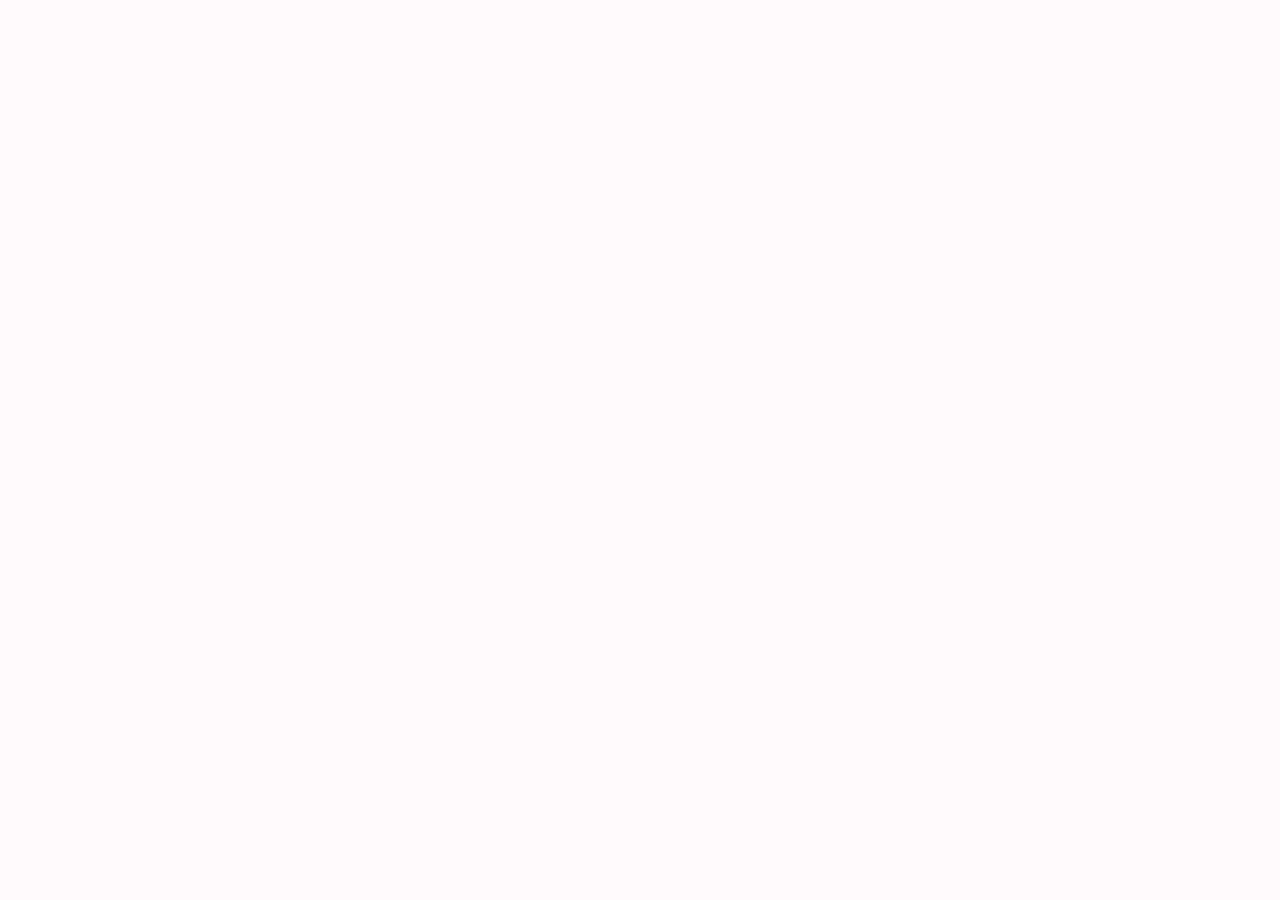
==== site/index.html @ edbb675d "Complete Blossom UI coded Tier 1 component scope" ====
<!doctype html>
<html lang="en">
<head>
<meta charset="utf-8">
<meta name="viewport" content="width=device-width,initial-scale=1">
<meta name="description" content="Brianna Dickenson — UI/UX Designer, Product Design, Design Systems.">
<title>Brianna Dickenson · UI/UX Designer</title>
<style>
:root{font-family:Inter,system-ui,-apple-system,BlinkMacSystemFont,"Segoe UI",sans-serif;color:#453943;background:#fffafc;--pink:#b85f88;--purple:#79589f;--honey:#d6a72f;--ink:#2d3034}*{box-sizing:border-box}html{scroll-behavior:smooth}body{margin:0;min-width:320px}a{color:inherit}button,input,select{font:inherit}button{cursor:pointer}:focus-visible{outline:3px solid #6d56c7;outline-offset:3px}.skip{position:fixed;left:12px;top:12px;transform:translateY(-200%);background:#fff;padding:10px 14px;border-radius:10px;z-index:999}.skip:focus{transform:none}.manual-reduce *{scroll-behavior:auto!important;transition:none!important;animation:none!important}.eyebrow{text-transform:uppercase;letter-spacing:.12em;font-size:.74rem;font-weight:850;color:#8c6e82;margin:0 0 9px}.pill{display:inline-flex;padding:7px 10px;border-radius:999px;background:#f7f0f5;border:1px solid #eadde6;font-size:.77rem;font-weight:750}.btn{border:0;border-radius:999px;padding:12px 18px;font-weight:800;text-decoration:none;display:inline-flex;align-items:center;justify-content:center;gap:8px}.btn.primary{background:#7454b1;color:#fff}.btn.secondary{background:#fff;border:1px solid #e5dce3;color:#514451}.btn.pink{background:var(--pink);color:#fff}.btn.honey{background:var(--honey);color:#242424}.topnav{height:66px;display:flex;align-items:center;justify-content:space-between;padding:0 26px;border-bottom:1px solid rgba(70,50,65,.12);background:rgba(255,255,255,.9);backdrop-filter:blur(12px);position:sticky;top:0;z-index:30}.topnav a{text-decoration:none;font-weight:750}.topnav .brand{font-weight:900}.navlinks{display:flex;gap:18px;font-size:.9rem;color:#665765}
main{min-height:calc(100vh - 66px)}
/* landing */
.landing{background:radial-gradient(circle at 85% 8%,#f0e6ff 0 13%,transparent 35%),radial-gradient(circle at 12% 12%,#ffe9f1 0 11%,transparent 29%),#fffafc}.hero{max-width:1180px;margin:auto;padding:88px 24px 80px;display:grid;grid-template-columns:1.15fr .85fr;gap:54px;align-items:center;min-height:680px}.hero h1{font-family:Georgia,serif;font-size:clamp(3.2rem,7vw,6.7rem);line-height:.94;letter-spacing:-.045em;margin:0 0 25px;color:#4c3b4b}.lede{font-size:1.18rem;line-height:1.7;color:#6f5f6e;max-width:720px}.actions{display:flex;gap:11px;flex-wrap:wrap;margin-top:24px}.availability{margin-top:24px;background:rgba(255,255,255,.78);border:1px solid #eadce6;padding:13px 16px;border-radius:16px;width:fit-content;color:#6b5868}.heroart{min-height:470px;position:relative}.float{position:absolute;min-width:220px;padding:22px;border-radius:28px;box-shadow:0 28px 70px rgba(79,50,76,.14);border:1px solid #fff;display:grid;gap:4px}.float span{font-size:2.7rem}.float small{color:#776575}.f1{top:20px;left:8px;background:#fff0f5;transform:rotate(-4deg)}.f2{top:170px;right:0;background:#f5f0ff;transform:rotate(4deg)}.f3{bottom:14px;left:45px;background:#fff6db;transform:rotate(-1deg)}.section{max-width:1180px;margin:auto;padding:88px 24px}.section h2{font-family:Georgia,serif;font-size:clamp(2.25rem,4.2vw,4.3rem);line-height:1.05;margin:0;color:#4d3d4b;max-width:830px}.grid3{display:grid;grid-template-columns:repeat(3,1fr);gap:22px;margin-top:42px}.card{border-radius:30px;padding:18px;border:1px solid #eadfe8;background:#fff;box-shadow:0 18px 50px rgba(82,55,79,.07)}.preview{height:235px;border-radius:22px;display:grid;place-items:center;font-size:4rem;position:relative;overflow:hidden}.preview:after{content:"";position:absolute;width:58%;height:52%;right:-3%;bottom:-3%;background:rgba(255,255,255,.82);border-radius:22px;transform:rotate(3deg);box-shadow:0 20px 35px rgba(50,30,50,.12)}.sweetbg{background:linear-gradient(135deg,#fff0f5,#f4eaff)}.blossombg{background:linear-gradient(135deg,#f5eeff,#eff9ef)}.honeybg{background:linear-gradient(135deg,#fff2c8,#eee9df)}.card h3{font-family:Georgia,serif;font-size:2rem;margin:16px 0 8px}.card p{line-height:1.6;color:#746472}.chips{display:flex;gap:7px;flex-wrap:wrap;margin:15px 0 19px}.about{display:grid;grid-template-columns:.85fr 1.15fr;gap:46px}.process{display:grid;grid-template-columns:repeat(2,1fr);gap:13px}.process div{background:#fff;border:1px solid #eadfe8;border-radius:18px;padding:18px;display:grid;gap:6px}.process span{color:#786a76;font-size:.9rem}.contact{text-align:center}.contact p{max-width:650px;margin-inline:auto;color:#766575;line-height:1.6}.contact .actions{justify-content:center}.footer{text-align:center;padding:35px 20px;color:#8b7888}
/* Sweet */
.sweet{background:linear-gradient(180deg,#fffafd,#fff1f6)}.intro{max-width:1120px;margin:auto;padding:52px 24px 34px;display:flex;justify-content:space-between;align-items:end;gap:24px}.intro h1{font-family:Georgia,serif;font-size:clamp(3rem,6vw,5.3rem);margin:0;color:#6b3f58}.intro p:last-child{max-width:620px;line-height:1.6;color:#7f6675}.toggle{display:flex;gap:7px;align-items:center;background:#fff;border:1px solid #eadce4;border-radius:999px;padding:10px 14px;font-weight:700;white-space:nowrap}.phonewrap{max-width:1120px;margin:auto;padding:10px 24px 90px;display:grid;grid-template-columns:minmax(320px,500px) 1fr;gap:60px;align-items:center}.phone{width:min(390px,100%);margin:auto;background:#332f35;border-radius:46px;padding:10px;box-shadow:0 38px 75px rgba(94,53,79,.22)}.phonebar{color:#fff;display:flex;justify-content:space-between;padding:7px 18px 9px;font-size:.7rem}.screen{background:#fff9fb;border-radius:37px;padding:20px 17px 14px;min-height:680px}.greeting{display:flex;justify-content:space-between;align-items:center}.greeting small,.today small{color:#9b788b}.greeting h2{font-size:1.35rem;margin:3px 0;color:#603e52}.avatar{border:0;background:#f4dce6;color:#794c65;width:42px;height:42px;border-radius:50%;font-weight:850}.progress{margin-top:18px;background:linear-gradient(135deg,#f8dbe7,#eee1ff);padding:17px;border-radius:21px}.progresshead{display:flex;justify-content:space-between;align-items:baseline}.progresshead strong{font-size:1.55rem}.progresshead span{font-size:.76rem;color:#745e6c}.track{height:8px;background:rgba(255,255,255,.72);border-radius:999px;overflow:hidden;margin-top:11px}.track i{display:block;height:100%;background:#b65e88;border-radius:999px;transition:width .3s ease}.progress p{margin:9px 0 0;font-size:.82rem}.today{display:flex;justify-content:space-between;align-items:center;margin:23px 2px 9px}.today h3{margin:2px 0}.add{width:38px;height:38px;border:0;border-radius:50%;background:#b85e88;color:#fff;font-size:1.3rem}.habitlist{display:grid;gap:8px}.habit{width:100%;border:1px solid #eadde5;background:#fff;border-radius:16px;padding:11px;display:grid;grid-template-columns:40px 1fr 28px;align-items:center;text-align:left;color:#493b45}.habit.done{background:#f4ebf5}.hicon{width:36px;height:36px;border-radius:11px;background:#fff3f7;display:grid;place-items:center}.hname{display:grid;gap:2px}.hname small{color:#987f8e;font-size:.7rem}.check{width:23px;height:23px;border:2px solid #d6c1cd;border-radius:50%;display:grid;place-items:center;color:#fff}.habit.done .check{background:#b65e88;border-color:#b65e88}.week{margin-top:16px;background:#fff;border:1px solid #eadde5;border-radius:17px;padding:13px}.weektop{display:flex;justify-content:space-between}.weekdays{display:flex;justify-content:space-between;margin-top:10px}.weekdays i{font-style:normal;width:29px;height:29px;border-radius:50%;display:grid;place-items:center;font-size:.66rem;background:#f2eaef;color:#9b8290}.weekdays i.on{background:#bb6a91;color:#fff}.phonenav{display:grid;grid-template-columns:repeat(3,1fr);margin-top:16px;border-top:1px solid #eadde5;padding-top:9px}.phonenav button{border:0;background:transparent;color:#9d8392;display:grid;place-items:center;font-size:.72rem}.phonenav .active{color:#a74f79}.notes h2{font-family:Georgia,serif;font-size:2.7rem;margin:0}.notes ul{padding-left:18px;line-height:1.9;color:#705f69}.note{margin-top:22px;background:#fff;border:1px solid #eadde5;border-radius:18px;padding:18px}.note p{color:#776671;line-height:1.6}
/* Blossom */
.blossom{background:#faf9fd}.bwrap{display:grid;grid-template-columns:240px 1fr;max-width:1450px;margin:auto}.bside{min-height:calc(100vh - 66px);border-right:1px solid #e4deeb;padding:24px 16px;position:sticky;top:66px;align-self:start;height:calc(100vh - 66px)}.blogo{display:flex;gap:9px;align-items:center;margin-bottom:26px}.blogo span{font-size:1.9rem}.blogo div{display:grid}.blogo small{color:#887d91}.bside button{width:100%;border:0;background:transparent;border-radius:11px;padding:10px 11px;text-align:left;margin-bottom:5px;font-weight:700;color:#615667}.bside button.active{background:#ece5f6;color:#674e8b}.bcontent{padding:54px 40px 90px;max-width:1040px}.bcontent h1{font-family:Georgia,serif;font-size:clamp(3rem,5vw,5rem);margin:0}.systemlede{color:#746a79;max-width:650px;line-height:1.6}.doc{background:#fff;border:1px solid #e5deea;border-radius:25px;padding:24px;margin:22px 0;box-shadow:0 14px 40px rgba(80,65,96,.05)}.dochead{display:flex;justify-content:space-between;gap:25px;margin-bottom:22px}.dochead h2{margin:3px 0;font-size:1.55rem}.dochead p{max-width:420px;color:#796f7d;line-height:1.5;margin:0}.swatches{display:grid;grid-template-columns:repeat(6,1fr);gap:11px}.swatch span{height:86px;border-radius:14px;display:block;border:1px solid rgba(0,0,0,.06)}.swatch strong,.swatch code{display:block;margin-top:6px}.swatch code{font-size:.7rem;color:#85798a}.typespec{display:grid;gap:18px;background:#faf7fc;border-radius:17px;padding:20px}.typespec .display{font-family:Georgia,serif;font-size:3rem}.stage{min-height:125px;background:#faf8fc;border-radius:17px;padding:22px;display:flex;align-items:center;gap:11px;flex-wrap:wrap}.bb{border:0;border-radius:11px;padding:11px 15px;font-weight:800}.bb.primary{background:#79589f;color:#fff}.bb.secondary{background:#fff;border:1px solid #cfc1d9}.bb.danger{background:#fae6e6;color:#9d3131}.bb:disabled{background:#dad4df;color:#8b8490}.status{padding:8px 10px;border-radius:999px;font-weight:750;font-size:.8rem}.success{background:#e4f3e7;color:#2d6b39}.warning{background:#fff1cf;color:#815d09}.error{background:#fae1e3;color:#8e2830}.neutral{background:#ece9ef;color:#5e5663}.settings{display:grid;grid-template-columns:200px 1fr;border:1px solid #e5deea;border-radius:18px;overflow:hidden}.setnav{background:#f5f0f9;padding:17px;display:grid;align-content:start;gap:5px}.setnav button{border:0;background:transparent;text-align:left;padding:8px;border-radius:9px}.setnav button.active{background:#fff;font-weight:800}.setpanel{padding:24px;display:grid;gap:14px}.field{display:grid;gap:6px;font-weight:700;font-size:.9rem}.field input,.field select{border:1px solid #d9ced6;border-radius:11px;padding:11px;background:#fff}.toast{position:fixed;right:22px;bottom:22px;background:#473b4d;color:#fff;border-radius:13px;padding:12px 15px;z-index:120}
/* honey */
.honey{background:#f5f4f1;color:#2f3134}.hq{display:grid;grid-template-columns:225px 1fr;max-width:1540px;margin:auto}.hside{background:#25282c;color:#f7f5ef;padding:22px 15px;min-height:calc(100vh - 66px);position:sticky;top:66px;height:calc(100vh - 66px)}.hbrand{display:flex;gap:9px;align-items:center;padding:0 7px 18px}.hex{width:38px;height:38px;border-radius:11px;background:#d6a72f;color:#242424;display:grid;place-items:center;font-size:1.3rem}.hbrand div{display:grid}.hbrand small{color:#aaa89f}.hside nav{display:grid;gap:4px}.hside nav button{border:0;background:transparent;color:#c9c7c0;text-align:left;padding:10px;border-radius:9px;display:flex;justify-content:space-between}.hside nav button.active{background:#35393e;color:#fff;font-weight:800}.hside b{background:#d6a72f;color:#242424;border-radius:999px;padding:1px 7px}.hmain{padding:34px 30px 75px;overflow:hidden}.htop{display:flex;justify-content:space-between;align-items:center;gap:20px;margin-bottom:25px}.htop h1{margin:2px 0;font-size:2.1rem}.attn{display:grid;grid-template-columns:repeat(3,1fr);gap:12px}.attn button{border:1px solid #ddd8cc;background:#fff;border-radius:15px;padding:15px;text-align:left;display:grid;grid-template-columns:40px 1fr 18px;gap:9px;align-items:center;color:#2f3033}.attn .ico{width:36px;height:36px;border-radius:11px;display:grid;place-items:center;font-weight:900}.risk .ico{background:#f8dfd8;color:#9e4432}.approval .ico{background:#e3eee3;color:#43704a}.invoice .ico{background:#fff1c9;color:#7b5b0b}.attn small{color:#77736c}.kpis{display:grid;grid-template-columns:repeat(4,1fr);gap:12px;margin:14px 0}.kpis div{background:#fff;border:1px solid #ddd8cc;border-radius:15px;padding:15px;display:grid;gap:4px}.kpis small{color:#77736c}.kpis strong{font-size:1.55rem}.panel{background:#fff;border:1px solid #ddd8cc;border-radius:17px;padding:17px;margin-top:14px}.panelhead{display:flex;justify-content:space-between;align-items:center}.panelhead h2{margin:0;font-size:1.22rem}.filters{display:flex;gap:9px;margin:14px 0}.filters input,.filters select{border:1px solid #d9d4c9;border-radius:9px;background:#fff;padding:10px}.filters input{flex:1}.tablewrap{overflow:auto;border:1px solid #e2ded4;border-radius:11px}table{width:100%;border-collapse:collapse;min-width:790px}th,td{padding:11px 12px;border-bottom:1px solid #ece8de;text-align:left;font-size:.82rem}th{background:#faf9f6;color:#747069;font-size:.72rem;text-transform:uppercase}tbody tr{cursor:pointer}tbody tr:hover,tbody tr:focus{background:#fffaf0;outline:none}td:first-child{display:grid;gap:2px}td:first-child small{color:#868178}.health{display:inline-flex;gap:5px;align-items:center;border-radius:999px;padding:6px 8px;font-weight:800;font-size:.73rem}.on-track{background:#e5f0e6;color:#3c6b42}.needs-attention{background:#fff0c8;color:#795b0a}.at-risk{background:#f8dfdb;color:#8d3e34}.bottom{display:grid;grid-template-columns:1fr 1fr;gap:14px}.capacity{display:grid;gap:11px;margin-top:14px}.crow{display:grid;grid-template-columns:140px 1fr 40px;gap:9px;align-items:center}.crow div:first-child{display:grid}.crow small{color:#858177;font-size:.71rem}.ctrack{height:7px;background:#ede9df;border-radius:999px;overflow:hidden}.ctrack i{height:100%;display:block;background:#d6a72f}.activity{list-style:none;padding:0;margin:14px 0 0;display:grid;gap:13px}.activity li{display:grid;grid-template-columns:34px 1fr;gap:8px}.activity li>span{width:31px;height:31px;border-radius:9px;background:#f1eee6;display:grid;place-items:center}.activity div{display:grid}.activity small{color:#878279}.empty{text-align:center;padding:35px;color:#77736c}
/* modal */
.backdrop{position:fixed;inset:0;background:rgba(45,32,43,.52);display:grid;place-items:center;padding:20px;z-index:100}.modal{width:min(540px,100%);background:#fff;border-radius:22px;box-shadow:0 28px 75px rgba(30,20,30,.28);overflow:hidden}.mhead{padding:19px 21px;border-bottom:1px solid #eee5eb;display:flex;justify-content:space-between;align-items:center}.mhead h2{margin:0;font-size:1.3rem}.close{width:37px;height:37px;border-radius:50%;border:1px solid #e5dbe2;background:#fff;font-size:1.4rem}.mbody{padding:21px}.mactions{padding:15px 21px;border-top:1px solid #eee5eb;display:flex;justify-content:flex-end;gap:9px}.form{display:grid;gap:14px}.form label{display:grid;gap:6px;font-weight:750}.form input,.form select{border:1px solid #d9ced6;border-radius:11px;padding:11px}
@media(max-width:980px){.hero{grid-template-columns:1fr;min-height:auto}.heroart{min-height:360px}.grid3{grid-template-columns:1fr}.about{grid-template-columns:1fr}.phonewrap{grid-template-columns:1fr}.bwrap{grid-template-columns:1fr}.bside{position:static;height:auto;min-height:auto;border-right:0;border-bottom:1px solid #e4deeb;display:flex;gap:7px;overflow:auto}.blogo{margin:0 10px 0 0}.bside button{width:auto;white-space:nowrap}.swatches{grid-template-columns:repeat(3,1fr)}.hq{grid-template-columns:72px 1fr}.hside{padding-inline:9px}.hbrand div,.hside nav button:not(.active){display:none}.hbrand .hex{margin:auto}.hside nav button.active{font-size:0;justify-content:center}.hside nav button.active:before{content:"⌂";font-size:1.2rem}.attn,.kpis{grid-template-columns:repeat(2,1fr)}}@media(max-width:700px){.topnav{height:auto;padding:12px 15px;align-items:flex-start}.navlinks{flex-direction:column;gap:6px;font-size:.78rem}.hero{padding-top:44px}.hero h1{font-size:3.2rem}.heroart{min-height:315px}.float{min-width:175px;padding:15px}.f3{left:16px}.process{grid-template-columns:1fr}.intro{align-items:flex-start;flex-direction:column}.phonewrap{padding-inline:15px}.bcontent{padding:33px 15px 70px}.dochead{flex-direction:column}.swatches{grid-template-columns:repeat(2,1fr)}.settings{grid-template-columns:1fr}.setnav{grid-template-columns:repeat(2,1fr)}.hq{grid-template-columns:1fr}.hside{position:static;height:auto;min-height:auto;display:flex;align-items:center;gap:8px;overflow:auto}.hbrand{padding:0}.hside nav{display:flex}.hside nav button{display:none}.hside nav button.active{display:block;font-size:.8rem}.hside nav button.active:before{display:none}.hmain{padding:22px 13px 65px}.htop{align-items:flex-start;flex-direction:column}.attn,.kpis,.bottom{grid-template-columns:1fr}.filters{flex-direction:column}.tablewrap table{min-width:0}.tablewrap thead{display:none}.tablewrap tbody,.tablewrap tr,.tablewrap td{display:block;width:100%}.tablewrap tr{padding:11px;border-bottom:1px solid #ece8de}.tablewrap td{border:0;padding:5px 2px;display:flex!important;justify-content:space-between;gap:14px}.tablewrap td:before{content:attr(data-label);font-weight:800;color:#6f6a62}.tablewrap td:first-child{justify-content:flex-start}.tablewrap td:first-child:before{display:none}.crow{grid-template-columns:115px 1fr 36px}}@media(prefers-reduced-motion:reduce){*{scroll-behavior:auto!important;transition:none!important;animation:none!important}}

/* Sweet Habits expanded scope */
.sweet-subview{display:grid;gap:12px}.sweet-actions{display:flex;gap:8px;flex-wrap:wrap}.sweet-field{display:grid;gap:5px;margin:8px 0;font-weight:750}.sweet-field input,.sweet-field select{border:1px solid #d9c9d3;border-radius:10px;padding:10px;background:#fff}.sweet-error{color:#a53640;font-size:.75rem}.sweet-empty{text-align:center;padding:28px 12px;color:#7d6875}.sweet-week{display:grid;grid-template-columns:repeat(7,1fr);gap:6px;margin-top:10px}.sweet-day{background:#f1e9ef;border-radius:9px;padding:8px 2px;text-align:center;font-size:.68rem}.sweet-day.on{background:#b8688f;color:#fff}.sweet-bars{height:100px;display:flex;align-items:end;gap:7px;margin-top:12px}.sweet-bars i{display:block;flex:1;background:#e4d4de;border-radius:7px 7px 0 0}.sweet-setting{display:flex;justify-content:space-between;gap:10px;align-items:center;padding:10px 0;border-bottom:1px solid #eee1e8}.sweet-welcome{min-height:620px;display:grid;place-items:center;text-align:center}.sweet-welcome .berry{font-size:4.5rem}.sweet-welcome h2{font-family:Georgia,serif;font-size:2rem}.sweet-state{border:1px dashed #d7c5cf;border-radius:14px;padding:12px;margin-top:10px}

/* Blossom UI expanded component library */
.compgrid{display:grid;grid-template-columns:repeat(2,minmax(0,1fr));gap:14px}.spec{background:#fff;border:1px solid #e5deea;border-radius:18px;padding:18px}.spec h3{margin:0 0 6px}.spec p{color:#786f7d;line-height:1.5}.controlrow{display:flex;gap:10px;align-items:center;flex-wrap:wrap}.bl-input,.bl-select,.bl-textarea{border:1px solid #cfc3d4;border-radius:10px;padding:10px 12px;background:#fff;width:100%}.bl-textarea{min-height:90px;resize:vertical}.bl-label{display:grid;gap:6px;font-weight:750}.bl-help{font-size:.78rem;color:#756b79}.bl-error{font-size:.78rem;color:#9b303b}.bl-switch{position:relative;width:44px;height:24px;background:#d8d0dc;border:0;border-radius:999px}.bl-switch[aria-checked="true"]{background:#79589f}.bl-switch:after{content:"";position:absolute;width:18px;height:18px;border-radius:50%;background:#fff;top:3px;left:3px;transition:.2s}.bl-switch[aria-checked="true"]:after{left:23px}.bl-tabs{display:flex;gap:4px;border-bottom:1px solid #ddd4e2}.bl-tabs button{border:0;background:transparent;padding:10px 12px}.bl-tabs .active{color:#704f99;border-bottom:3px solid #79589f;font-weight:850}.bl-topnav{display:flex;justify-content:space-between;align-items:center;background:#f6f0fa;border-radius:12px;padding:10px 12px}.bl-mobile{display:grid;grid-template-columns:repeat(4,1fr);border:1px solid #e2d9e7;border-radius:12px;overflow:hidden}.bl-mobile button{border:0;background:#fff;padding:10px 5px}.bl-mobile .active{background:#eee5f5;color:#69488e}.alert{border-radius:12px;padding:12px 14px;display:flex;gap:9px;align-items:start}.alert.info{background:#eee8fa;color:#58417a}.alert.good{background:#e6f3e8;color:#32663b}.alert.bad{background:#fae6e8;color:#8e313b}.spinner{width:28px;height:28px;border-radius:50%;border:4px solid #ded4e4;border-top-color:#79589f;animation:spin 1s linear infinite}@keyframes spin{to{transform:rotate(360deg)}}.tooltipWrap{position:relative;display:inline-block}.tooltipWrap .tip{display:none;position:absolute;bottom:120%;left:50%;transform:translateX(-50%);background:#423847;color:#fff;border-radius:8px;padding:7px 9px;white-space:nowrap;font-size:.75rem}.tooltipWrap:focus-within .tip,.tooltipWrap:hover .tip{display:block}.popover{position:absolute;background:#fff;border:1px solid #ded3e3;border-radius:12px;box-shadow:0 14px 35px rgba(70,50,80,.14);padding:8px;display:grid;gap:4px;z-index:10}.popover button{border:0;background:transparent;text-align:left;padding:8px;border-radius:8px}.popover button:hover{background:#f3edf6}.bl-card{border:1px solid #e2d9e6;border-radius:16px;padding:16px;background:#fff}.bl-avatar{width:42px;height:42px;border-radius:50%;display:grid;place-items:center;background:#e8dcf1;color:#634a79;font-weight:850}.bl-divider{height:1px;background:#e5dde7;margin:12px 0}.doDont{display:grid;grid-template-columns:1fr 1fr;gap:10px}.do,.dont{border-radius:12px;padding:12px}.do{background:#eaf5ec}.dont{background:#fbe9eb}.responsive-demo{display:grid;grid-template-columns:180px 1fr;border:1px solid #e3dbe7;border-radius:14px;overflow:hidden}.responsive-demo aside{background:#f3edf6;padding:14px}.responsive-demo main{padding:14px;min-height:auto}.bl-badge{display:inline-flex;padding:6px 9px;border-radius:999px;background:#eee7f5;color:#684c83;font-weight:800;font-size:.75rem}
@media(max-width:700px){.compgrid{grid-template-columns:1fr}.responsive-demo{grid-template-columns:1fr}.responsive-demo aside{display:none}}
</style>
</head>
<body>
<a class="skip" href="#main">Skip to content</a>
<div id="app"></div>
<script>
const BASE=location.pathname.startsWith('/ui-ux-designer/')?'/ui-ux-designer/':'/';
const route=location.pathname.replace(BASE,'').replace(/^\/|\/$/g,'');
const app=document.getElementById('app');
const nav=()=>`<nav class="topnav"><a class="brand" href="${BASE}">🎀 Brianna Dickenson</a><div class="navlinks"><a href="${BASE}sweet-habits/">🍓 Sweet Habits</a><a href="${BASE}blossom-ui/">🌸 Blossom UI</a><a href="${BASE}honeycomb-hq/">🍯 Honeycomb HQ</a></div></nav>`;
function modal(title,body,actions=''){const returnFocus=document.activeElement;document.body.insertAdjacentHTML('beforeend',`<div class="backdrop" id="modalBackdrop"><section class="modal" role="dialog" aria-modal="true" aria-labelledby="mt"><div class="mhead"><h2 id="mt">${title}</h2><button class="close" aria-label="Close dialog">×</button></div><div class="mbody">${body}</div><div class="mactions">${actions}</div></section></div>`);const b=document.getElementById('modalBackdrop');const close=()=>{b.remove();if(returnFocus&&returnFocus.focus)returnFocus.focus()};b.querySelector('.close').focus();b.querySelector('.close').onclick=close;b.onclick=e=>{if(e.target===b)close()};document.addEventListener('keydown',function keys(e){if(!document.body.contains(b)){document.removeEventListener('keydown',keys);return}if(e.key==='Escape'){close();document.removeEventListener('keydown',keys);return}if(e.key==='Tab'){const els=[...b.querySelectorAll('button,input,select,textarea,a[href]')].filter(x=>!x.disabled);if(!els.length)return;const first=els[0],last=els[els.length-1];if(e.shiftKey&&document.activeElement===first){e.preventDefault();last.focus()}else if(!e.shiftKey&&document.activeElement===last){e.preventDefault();first.focus()}}});return b}
function landing(){app.innerHTML=`<div class="landing">${nav()}<main id="main"><section class="hero"><div><p class="eyebrow">UI/UX Designer · Product Design · Design Systems</p><h1>Thoughtful experiences with a little softness built in.</h1><p class="lede">I design accessible web and mobile products from problem framing and information architecture through high-fidelity UI, prototyping, testing, and developer handoff.</p><div class="actions"><a class="btn primary" href="#work">View my work</a><a class="btn secondary" href="mailto:breyhanadickenson@gmail.com?subject=Interested%20in%20Working%20With%20You">Email me</a></div><div class="availability">🕓 Open to full-time remote roles · 💌 Available for short-term freelance projects</div></div><div class="heroart"><div class="float f1"><span>🍓</span><strong>Mobile UX</strong><small>Sweet Habits</small></div><div class="float f2"><span>🌸</span><strong>Design Systems</strong><small>Blossom UI</small></div><div class="float f3"><span>🍯</span><strong>B2B SaaS</strong><small>Honeycomb HQ</small></div></div></section><section class="section" id="work"><p class="eyebrow">Featured work</p><h2>Three projects, three different design muscles.</h2><div class="grid3">${[['🍓','Sweet Habits','Mobile Product Redesign','A gentle habit tracker that turns routine-building into a calm, encouraging experience.','sweetbg','sweet-habits/','https://github.com/breyhanaariel/ui-ux-designer/tree/main/sweet-habits','https://www.figma.com/design/3BObCtX2MJOLX0rZgTg1Vn?node-id=1-16'],['🌸','Blossom UI','Modular Design System','A floral-inspired system proving expressive visual design can still be scalable and implementation-ready.','blossombg','blossom-ui/','https://github.com/breyhanaariel/ui-ux-designer/tree/main/blossom-ui','https://www.figma.com/design/3BObCtX2MJOLX0rZgTg1Vn?node-id=1-43'],['🍯','Honeycomb HQ','Creative Agency Operations SaaS','A responsive B2B workspace for risks, approvals, deadlines, workload, and billing.','honeybg','honeycomb-hq/','https://github.com/breyhanaariel/ui-ux-designer/tree/main/honeycomb-hq','https://www.figma.com/design/3BObCtX2MJOLX0rZgTg1Vn?node-id=1-77']].map(p=>`<article class="card"><div class="preview ${p[4]}">${p[0]}</div><p class="eyebrow" style="margin-top:17px">${p[2]}</p><h3>${p[1]}</h3><p>${p[3]}</p><div class="chips"><span class="pill">Responsive UI</span><span class="pill">Accessibility</span><span class="pill">Interaction</span></div><div class="actions"><a class="btn primary" href="${BASE+p[5]}">Live project</a><a class="btn secondary" href="${p[6]}">Case study</a><a class="btn secondary" href="${p[7]}">Figma</a></div></article>`).join('')}</div></section><section class="section about"><div><p class="eyebrow">How I work</p><h2>Structure first. Personality on purpose.</h2></div><div class="process">${[['01 Understand','Problem, audience, constraints, success.'],['02 Structure','Flows, hierarchy, IA, content.'],['03 Explore','Wireframes and competing directions.'],['04 Design','Accessible responsive high-fidelity UI.'],['05 Validate','Test assumptions and iterate.'],['06 Handoff','States, specs, components, implementation notes.']].map(x=>`<div><strong>${x[0]}</strong><span>${x[1]}</span></div>`).join('')}</div></section><section class="section contact"><p class="eyebrow">Work with me</p><h2>Have a product that needs clarity and character?</h2><p>I’m seeking full-time remote UI/UX or Product Design roles and short-term freelance projects.</p><div class="actions"><a class="btn primary" href="mailto:breyhanadickenson@gmail.com?subject=Interested%20in%20Working%20With%20You">Email me</a><a class="btn secondary" href="https://www.linkedin.com/in/brianna-dickenson-9555515b">LinkedIn</a></div></section></main><footer class="footer">Designed & built as a living UI/UX portfolio · 2026</footer></div>`}

let habits=[
{id:1,n:'Morning water',i:'💧',d:true,s:8,f:'Every day',r:'8:00 AM',p:false,m:false},
{id:2,n:'10 minute stretch',i:'🌷',d:false,s:4,f:'Weekdays',r:'6:30 PM',p:false,m:true},
{id:3,n:'Read a little',i:'📚',d:false,s:12,f:'Every day',r:'9:00 PM',p:false,m:false}
];
let sweetView='today',sweetFirst=true,sweetLoading=false,sweetError=false,sweetPrefs={reduced:false,celebrate:true,gentle:true};

function sweetToast(msg){document.body.insertAdjacentHTML('beforeend','<div class="toast" role="status">'+msg+'</div>');setTimeout(()=>document.getElementById('toast')?.remove(),2200)}
function sweetNav(active){return '<nav class="phonenav" aria-label="Sweet Habits"><button data-sview="today" class="'+(active==='today'?'active':'')+'">⌂<span>Today</span></button><button data-sview="progress" class="'+(active==='progress'?'active':'')+'">♡<span>Progress</span></button><button data-sview="settings" class="'+(active==='settings'?'active':'')+'">⚙<span>Settings</span></button></nav>'}
function sweetWireNav(){document.querySelectorAll('[data-sview]').forEach(function(b){b.onclick=function(){sweetView=b.dataset.sview;sweetScreen()}})}
function sweetModal(title,body,actions){return modal(title,body,actions||'')}
function sweetScreen(){
 const s=document.querySelector('.screen');if(!s)return;
 if(sweetFirst){s.innerHTML='<div class="sweet-welcome"><div><div class="berry">🍓</div><p class="eyebrow">Welcome to Sweet Habits</p><h2>Small steps count.</h2><p>Build routines without shame-based streak pressure.</p><div class="sweet-actions"><button class="btn pink" id="sweetSetup">Set up my day</button><button class="btn secondary" id="sweetSkip">Skip setup</button></div></div></div>';document.getElementById('sweetSetup').onclick=sweetSetup;document.getElementById('sweetSkip').onclick=function(){sweetFirst=false;sweetScreen()};return}
 if(sweetLoading){s.innerHTML='<div class="greeting"><div><small>Loading</small><h2>Sweet Habits</h2></div></div><div class="note"><div style="height:12px;background:#eee3e9;border-radius:8px;margin:8px 0"></div><div style="height:12px;background:#eee3e9;border-radius:8px;margin:8px 0"></div><div style="height:12px;background:#eee3e9;border-radius:8px;margin:8px 0"></div></div>'+sweetNav(sweetView);sweetWireNav();return}
 if(sweetError){s.innerHTML='<div class="greeting"><div><small>Something went wrong</small><h2>We couldn\\'t refresh progress.</h2></div></div><div class="note"><p>Your local habit changes are still safe.</p><button class="btn pink" id="sweetRetry">Try again</button></div>'+sweetNav(sweetView);document.getElementById('sweetRetry').onclick=function(){sweetError=false;sweetLoading=true;sweetScreen();setTimeout(function(){sweetLoading=false;sweetScreen();sweetToast('Progress refreshed')},700)};sweetWireNav();return}
 if(sweetView==='progress')sweetProgress();else if(sweetView==='settings')sweetSettings();else sweetToday();
}
function sweetSetup(){const m=sweetModal('Quick setup','<form id="sweetSetupForm"><label class="sweet-field">What should we call you?<input name="name" value="Brianna" required></label><label class="sweet-field">Daily encouragement<select><option>Gentle</option><option>Neutral</option></select></label><label class="sweet-field">Default reminder<select><option>8:00 AM</option><option>12:00 PM</option><option>6:00 PM</option></select></label></form>','<button class="btn pink" form="sweetSetupForm">Continue</button>');m.querySelector('#sweetSetupForm').onsubmit=function(e){e.preventDefault();sweetFirst=false;m.remove();sweetScreen();sweetToast('Setup saved locally ✨')}}
function sweetToday(){
 const s=document.querySelector('.screen'),active=habits.filter(function(h){return !h.p}),done=active.filter(function(h){return h.d}).length,pct=active.length?Math.round(done/active.length*100):0;
 s.innerHTML='<div class="greeting"><div><small>Good morning</small><h2>One sweet step at a time 🍓</h2></div><button class="avatar" id="sweetAvatar" aria-label="Open settings">BD</button></div><div class="progress"><div class="progresshead"><strong>'+pct+'%</strong><span>'+done+' of '+active.length+' complete</span></div><div class="track"><i style="width:'+pct+'%"></i></div><p>'+(pct===100?'Everything is done. Tiny victory dance optional.':pct>=50?'You’re already halfway there.':'A gentle start still counts.')+'</p></div><div class="today"><div><small>Today</small><h3>Your little list</h3></div><button class="add" id="sweetAdd" aria-label="Add habit">+</button></div><div class="habitlist">'+(active.length?active.map(function(h){return '<div><button class="habit '+(h.d?'done':'')+'" data-habit="'+h.id+'" aria-pressed="'+h.d+'"><span class="hicon">'+h.i+'</span><span class="hname"><strong>'+h.n+'</strong><small>'+h.f+' · '+h.r+(h.m?' · missed yesterday':'')+'</small></span><span class="check">'+(h.d?'✓':'')+'</span></button>'+(h.m&&!h.d?'<button class="btn secondary recover" data-recover="'+h.id+'" style="margin-top:4px;padding:7px 10px">Recover missed day</button>':'')+'</div>'}).join(''):'<div class="sweet-empty"><strong>No active habits</strong><p>Add one or resume a paused habit in Settings.</p></div>')+'</div><div class="sweet-state"><strong>Prototype states</strong><div class="sweet-actions" style="margin-top:8px"><button class="btn secondary" id="sweetLoad">Loading</button><button class="btn secondary" id="sweetFail">Error</button><button class="btn secondary" id="sweetDisabled" disabled>Disabled</button></div></div>'+sweetNav('today');
 document.getElementById('sweetAvatar').onclick=function(){sweetView='settings';sweetScreen()};document.getElementById('sweetAdd').onclick=function(){sweetEdit()};
 document.querySelectorAll('[data-habit]').forEach(function(b){b.onclick=function(e){if(e.detail===2){sweetEdit(+b.dataset.habit);return}const h=habits.find(function(x){return x.id==b.dataset.habit});h.d=!h.d;if(h.d){h.m=false;h.s++;if(sweetPrefs.celebrate)sweetToast(sweetPrefs.reduced?'Habit completed':'✨ Sweet! Habit completed ✨')}sweetScreen()};b.oncontextmenu=function(e){e.preventDefault();sweetEdit(+b.dataset.habit)}});
 document.querySelectorAll('[data-recover]').forEach(function(b){b.onclick=function(){const h=habits.find(function(x){return x.id==b.dataset.recover});h.m=false;sweetToast('Missed day recovered without breaking your streak');sweetScreen()}});
 document.getElementById('sweetLoad').onclick=function(){sweetLoading=true;sweetScreen();setTimeout(function(){sweetLoading=false;sweetScreen()},700)};document.getElementById('sweetFail').onclick=function(){sweetError=true;sweetScreen()};sweetWireNav();
}
function sweetEdit(id){
 const h=id?habits.find(function(x){return x.id===id}):null;
 const body='<form id="sweetHabitForm" novalidate><label class="sweet-field">Habit name<input name="name" value="'+(h?h.n:'')+'" placeholder="e.g. Drink water"><span class="sweet-error" id="sweetNameError"></span></label><label class="sweet-field">Frequency<select name="frequency"><option '+(h&&h.f==='Every day'?'selected':'')+'>Every day</option><option '+(h&&h.f==='Weekdays'?'selected':'')+'>Weekdays</option><option '+(h&&h.f==='3× weekly'?'selected':'')+'>3× weekly</option></select></label><label class="sweet-field">Reminder<select name="reminder"><option>8:00 AM</option><option>12:00 PM</option><option>6:30 PM</option><option>9:00 PM</option><option>Off</option></select></label>'+(h?'<label class="sweet-field">Status<select name="status"><option '+(!h.p?'selected':'')+'>Active</option><option '+(h.p?'selected':'')+'>Paused</option></select></label>':'')+'</form>';
 const m=sweetModal(h?'Edit habit':'Add a tiny habit',body,'<button class="btn pink" form="sweetHabitForm">'+(h?'Save changes':'Add habit')+'</button>');
 m.querySelector('[name=reminder]').value=h?h.r:'8:00 AM';
 m.querySelector('#sweetHabitForm').onsubmit=function(e){e.preventDefault();const d=new FormData(e.target),name=d.get('name').trim();if(name.length<2){m.querySelector('#sweetNameError').textContent='Enter at least 2 characters.';return}if(h){h.n=name;h.f=d.get('frequency');h.r=d.get('reminder');h.p=d.get('status')==='Paused'}else habits.push({id:Date.now(),n:name,i:'✨',d:false,s:0,f:d.get('frequency'),r:d.get('reminder'),p:false,m:false});m.remove();sweetScreen();sweetToast(h?'Habit updated':'Habit added')}
}
function sweetProgress(){
 const s=document.querySelector('.screen'),active=habits.filter(function(h){return !h.p});
 s.innerHTML='<div class="greeting"><div><small>This week</small><h2>Your progress</h2></div><button class="avatar" id="sweetRefresh" aria-label="Refresh progress">↻</button></div><div class="note"><strong>Weekly glow</strong><div class="sweet-week">'+['M','T','W','Th','F','Sa','Su'].map(function(d,i){return '<div class="sweet-day '+(i<4?'on':'')+'">'+d+'</div>'}).join('')+'</div><div class="sweet-bars">'+[72,45,88,62,95,54,30].map(function(v){return '<i style="height:'+v+'%"></i>'}).join('')+'</div></div><div class="note"><strong>Habits</strong><div class="habitlist">'+active.map(function(h){return '<button class="habit sweetDetail" data-id="'+h.id+'"><span class="hicon">'+h.i+'</span><span class="hname"><strong>'+h.n+'</strong><small>'+h.s+' day gentle streak · '+(h.d?'Done today':'Still open')+'</small></span><span>›</span></button>'}).join('')+'</div></div>'+sweetNav('progress');
 document.querySelectorAll('.sweetDetail').forEach(function(b){b.onclick=function(){sweetDetail(+b.dataset.id)}});document.getElementById('sweetRefresh').onclick=function(){sweetLoading=true;sweetScreen();setTimeout(function(){sweetLoading=false;sweetScreen();sweetToast('Progress refreshed')},700)};sweetWireNav();
}
function sweetDetail(id){const h=habits.find(function(x){return x.id===id});const m=sweetModal(h.n,'<div class="note"><strong>'+h.s+' day gentle streak</strong><p>'+h.f+' · reminder '+h.r+'</p></div><div class="sweet-week">'+['M','T','W','Th','F','Sa','Su'].map(function(d,i){return '<div class="sweet-day '+(i<Math.min(h.s%7+1,7)?'on':'')+'">'+d+'</div>'}).join('')+'</div>','<button class="btn secondary" id="sweetEditDetail">Edit</button><button class="btn danger" id="sweetPauseDetail">'+(h.p?'Resume':'Pause')+'</button>');m.querySelector('#sweetEditDetail').onclick=function(){m.remove();sweetEdit(id)};m.querySelector('#sweetPauseDetail').onclick=function(){h.p=!h.p;m.remove();sweetScreen();sweetToast(h.p?'Habit paused':'Habit resumed')}}
function sweetSettings(){
 const s=document.querySelector('.screen'),paused=habits.filter(function(h){return h.p});
 s.innerHTML='<div class="greeting"><div><small>Preferences</small><h2>Settings</h2></div></div><div class="note"><div class="sweet-setting"><div><strong>Reduced motion</strong><small>Use simpler state feedback</small></div><input id="sweetReduce" type="checkbox" '+(sweetPrefs.reduced?'checked':'')+'></div><div class="sweet-setting"><div><strong>Celebrations</strong><small>Show completion feedback</small></div><input id="sweetCelebrate" type="checkbox" '+(sweetPrefs.celebrate?'checked':'')+'></div><div class="sweet-setting"><div><strong>Gentle language</strong><small>Avoid punitive streak language</small></div><input id="sweetGentle" type="checkbox" '+(sweetPrefs.gentle?'checked':'')+'></div></div><div class="note"><strong>Paused habits</strong><div class="habitlist">'+(paused.length?paused.map(function(h){return '<button class="habit sweetResume" data-id="'+h.id+'"><span class="hicon">'+h.i+'</span><span class="hname"><strong>'+h.n+'</strong><small>Paused · tap to resume</small></span><span>↻</span></button>'}).join(''):'<p>No paused habits.</p>')+'</div></div><button class="btn secondary" id="sweetReset">Reset onboarding</button>'+sweetNav('settings');
 document.getElementById('sweetReduce').onchange=function(e){sweetPrefs.reduced=e.target.checked;document.body.classList.toggle('manual-reduce',sweetPrefs.reduced);const r=document.getElementById('rm');if(r)r.checked=sweetPrefs.reduced};document.getElementById('sweetCelebrate').onchange=function(e){sweetPrefs.celebrate=e.target.checked};document.getElementById('sweetGentle').onchange=function(e){sweetPrefs.gentle=e.target.checked};document.querySelectorAll('.sweetResume').forEach(function(b){b.onclick=function(){habits.find(function(h){return h.id==b.dataset.id}).p=false;sweetToast('Habit resumed');sweetScreen()}});document.getElementById('sweetReset').onclick=function(){sweetFirst=true;sweetScreen()};sweetWireNav();
}
function sweet(){
 app.innerHTML='<div class="sweet">'+nav()+'<main id="main"><section class="intro"><div><p class="eyebrow">🍓 Interactive mobile product concept</p><h1>Sweet Habits</h1><p>A habit tracker designed to feel supportive instead of strict. The coded prototype now covers the documented core flows: onboarding, creation, reminders, completion, progress, edit/pause, missed-day recovery, settings and reduced motion.</p></div><label class="toggle"><input id="rm" type="checkbox"> Reduced motion</label></section><section class="phonewrap"><div class="phone"><div class="phonebar"><span>9:41</span><span>● ● ●</span></div><div class="screen"></div></div><aside class="notes"><p class="eyebrow">Try it</p><h2>Expanded functional prototype</h2><ul><li>Complete, edit, pause and resume habits.</li><li>Add a habit with frequency and reminder.</li><li>Recover a missed day.</li><li>Review weekly progress and habit detail.</li><li>Use Settings and reduced-motion preferences.</li><li>Trigger loading, error, empty and disabled states.</li></ul><div class="note"><strong>Prototype boundary</strong><p>Data is intentionally local mock state. No real notifications or accounts are created.</p></div></aside></section></main></div>';
 const rm=document.getElementById('rm');rm.checked=sweetPrefs.reduced;rm.onchange=function(e){sweetPrefs.reduced=e.target.checked;document.body.classList.toggle('manual-reduce',sweetPrefs.reduced)};sweetScreen();
}


let bSection='foundations';
function blToast(msg){document.body.insertAdjacentHTML('beforeend','<div class="toast" id="toast" role="status">'+msg+'</div>');setTimeout(function(){document.getElementById('toast')?.remove()},2200)}
function blSpec(title,desc,body){return '<article class="spec"><h3>'+title+'</h3><p>'+desc+'</p>'+body+'</article>'}
function blossomRender(){
 const c=document.getElementById('bcontent');if(!c)return;
 document.querySelectorAll('.bside button[data-sec]').forEach(function(x){x.classList.toggle('active',x.dataset.sec===bSection)});
 if(bSection==='foundations'){
  c.innerHTML='<p class="eyebrow">🌸 Interactive design system</p><h1>Foundations</h1><p class="systemlede">A coded reference for color, type, spacing, radius, elevation, grid and motion behavior.</p><article class="doc"><div class="dochead"><div><small>01</small><h2>Color roles</h2></div><p>Decorative primitives stay separate from semantic meaning.</p></div><div class="swatches">'+[['Blush','#E88BAA'],['Rose','#C85B80'],['Lavender','#A99BE8'],['Sage','#83A98A'],['Cream','#FFF8F2'],['Ink','#3F3540']].map(function(x){return '<div class="swatch"><span style="background:'+x[1]+'"></span><strong>'+x[0]+'</strong><code>'+x[1]+'</code></div>'}).join('')+'</div></article><div class="compgrid">'+blSpec('Typography','Display through caption roles.','<div class="typespec"><strong class="display">Display 52</strong><strong style="font-size:30px">Heading XL 30</strong><strong style="font-size:22px">Heading L 22</strong><strong style="font-size:18px">Heading M 18</strong><span>Body 16</span><small>Body Small / Label / Caption</small></div>')+blSpec('Spacing','4 · 8 · 12 · 16 · 24 · 32 · 40 · 48 · 64','<div class="controlrow">'+[4,8,12,16,24,32,40,48,64].map(function(v){return '<span style="display:block;width:'+Math.max(v,8)+'px;height:18px;background:#a99be8;border-radius:4px" title="'+v+'"></span>'}).join('')+'</div>')+blSpec('Radius & elevation','Small, medium, large and pill radii with restrained elevation.','<div class="controlrow"><span style="width:70px;height:55px;border-radius:6px;background:#f1eaf6"></span><span style="width:70px;height:55px;border-radius:14px;background:#f1eaf6"></span><span style="width:70px;height:55px;border-radius:24px;background:#f1eaf6;box-shadow:0 10px 24px rgba(60,40,75,.13)"></span></div>')+blSpec('Motion','Fast feedback · standard transition · deliberate transition.','<p>Reduced-motion preferences remove decorative transitions while preserving state changes.</p>')+'</div>';
 }else if(bSection==='actions'){
  c.innerHTML='<p class="eyebrow">Tier 1 components</p><h1>Actions</h1><div class="compgrid">'+blSpec('Button','Primary, secondary, tertiary, destructive, sizes and states.','<div class="stage"><button class="bb primary">Primary</button><button class="bb secondary">Secondary</button><button class="bb">Tertiary</button><button class="bb danger">Destructive</button><button class="bb primary" disabled>Disabled</button><button class="bb primary" id="blLoading">Loading demo</button></div><div class="stage"><button class="bb primary" style="padding:7px 10px">Small</button><button class="bb primary">Medium</button><button class="bb primary" style="padding:14px 20px">Large</button></div>')+blSpec('Icon Button','Accessible name required when no visible label.','<div class="controlrow"><button class="bb secondary" aria-label="Add item">＋</button><button class="bb secondary" aria-label="Favorite">♡</button><button class="bb secondary" aria-label="More options">•••</button></div>')+blSpec('Link','Inline and standalone link treatments.','<p><a href="#blossom-link-example">Inline product documentation link</a></p><a class="btn secondary" href="#blossom-link-example">Standalone link →</a>')+blSpec('Usage guidance','Action hierarchy should remain obvious.','<div class="doDont"><div class="do"><strong>Do</strong><p>Use one dominant action per decision area.</p></div><div class="dont"><strong>Don’t</strong><p>Make every action look equally important.</p></div></div>')+'</div>';
  setTimeout(function(){const b=document.getElementById('blLoading');if(b)b.onclick=function(){b.disabled=true;b.textContent='Saving…';setTimeout(function(){b.disabled=false;b.textContent='Saved ✓'},800)}},0);
 }else if(bSection==='inputs'){
  c.innerHTML='<p class="eyebrow">Tier 1 components</p><h1>Inputs</h1><div class="compgrid">'+blSpec('Text Field','Persistent label, help text and inline error.','<label class="bl-label">Project name<input class="bl-input" id="blText" placeholder="Moonpetal House"><span class="bl-help">Use a recognizable client-facing name.</span><span class="bl-error" id="blTextErr"></span></label><button class="bb primary" id="blValidate" style="margin-top:10px">Validate</button>')+blSpec('Text Area','Resizable multi-line entry with visible label.','<label class="bl-label">Notes<textarea class="bl-textarea">Keep client context concise.</textarea></label>')+blSpec('Select','Native control for reliable keyboard behavior.','<label class="bl-label">Role<select class="bl-select"><option>Designer</option><option>Developer</option><option>Researcher</option></select></label>')+blSpec('Checkbox & Radio','Selection controls with visible labels.','<div style="display:grid;gap:10px"><label><input type="checkbox"> Email notifications</label><label><input type="checkbox" checked> Product updates</label><label><input name="plan" type="radio" checked> Standard</label><label><input name="plan" type="radio"> Compact</label></div>')+blSpec('Switch','Use for immediate on/off settings.','<div class="row"><span>Reduced motion</span><button class="bl-switch" id="blSwitch" role="switch" aria-checked="false" aria-label="Reduced motion"></button></div>')+blSpec('Input states','Default, focus, disabled and error examples.','<input class="bl-input" value="Default"><input class="bl-input" value="Disabled" disabled style="margin-top:8px"><input class="bl-input" value="Needs attention" aria-invalid="true" style="margin-top:8px;border-color:#a43b47"><span class="bl-error">Correct this value before continuing.</span>')+'</div>';
  setTimeout(function(){document.getElementById('blValidate').onclick=function(){const i=document.getElementById('blText'),e=document.getElementById('blTextErr');e.textContent=i.value.trim().length<3?'Enter at least 3 characters.':''};document.getElementById('blSwitch').onclick=function(){const v=this.getAttribute('aria-checked')==='true';this.setAttribute('aria-checked',String(!v))}},0);
 }else if(bSection==='navigation'){
  c.innerHTML='<p class="eyebrow">Tier 1 components</p><h1>Navigation</h1><div class="compgrid">'+blSpec('Tabs','Current tab is conveyed beyond color.','<div class="bl-tabs" role="tablist"><button class="active" role="tab" aria-selected="true">Profile</button><button role="tab" aria-selected="false">Billing</button><button role="tab" aria-selected="false">Team</button></div><p id="tabPanel">Profile settings content</p>')+blSpec('Breadcrumbs','Hierarchy remains visible and scannable.','<nav aria-label="Breadcrumb"><a href="#workspace">Workspace</a> / <a href="#settings">Settings</a> / <strong>Profile</strong></nav>')+blSpec('Top Navigation','Responsive primary product navigation.','<div class="bl-topnav"><strong>🌸 Blossom</strong><div class="controlrow"><a href="#docs">Docs</a><a href="#components">Components</a><button class="bb primary">Sign in</button></div></div>')+blSpec('Mobile Navigation','Four high-frequency destinations.','<div class="bl-mobile"><button class="active">⌂ Home</button><button>◫ Browse</button><button>＋ Create</button><button>☻ Profile</button></div>')+'</div>';
  setTimeout(function(){document.querySelectorAll('.bl-tabs button').forEach(function(b){b.onclick=function(){document.querySelectorAll('.bl-tabs button').forEach(function(x){x.classList.remove('active');x.setAttribute('aria-selected','false')});b.classList.add('active');b.setAttribute('aria-selected','true');document.getElementById('tabPanel').textContent=b.textContent+' settings content'}})},0);
 }else if(bSection==='feedback'){
  c.innerHTML='<p class="eyebrow">Tier 1 components</p><h1>Feedback</h1><div class="compgrid">'+blSpec('Alert','Semantic status with icon + text.','<div class="alert info">ⓘ <span><strong>Info</strong><br>Changes are saved automatically.</span></div><div class="alert good" style="margin-top:8px">✓ <span><strong>Success</strong><br>Profile updated.</span></div><div class="alert bad" style="margin-top:8px">! <span><strong>Error</strong><br>Review the highlighted field.</span></div>')+blSpec('Toast','Short-lived confirmation announced with role=status.','<button class="bb primary" id="blToastBtn">Show toast</button>')+blSpec('Progress / Spinner','Use only while work is actually pending.','<div class="controlrow"><div class="spinner" aria-label="Loading"></div><progress value="62" max="100">62%</progress><span>62%</span></div>')+blSpec('Tooltip','Supplemental help; never essential-only information.','<div class="tooltipWrap"><button class="bb secondary">Hover or focus me</button><span class="tip" role="tooltip">Keyboard-accessible helper text</span></div>')+'</div>';
  setTimeout(function(){document.getElementById('blToastBtn').onclick=function(){blToast('🌷 Changes saved')}},0);
 }else if(bSection==='overlays'){
  c.innerHTML='<p class="eyebrow">Tier 1 components</p><h1>Overlays</h1><div class="compgrid">'+blSpec('Dialog','Focus is trapped and restored; Escape closes.','<button class="bb primary" id="blDialog">Open dialog</button>')+blSpec('Popover / Menu','Contextual actions in a compact surface.','<div style="position:relative"><button class="bb secondary" id="blPopover" aria-expanded="false">More actions ▾</button><div id="blPop" hidden></div></div>')+'</div>';
  setTimeout(function(){document.getElementById('blDialog').onclick=function(){modal('Confirmation dialog','<p>Use explicit language for actions with consequences.</p>','<button class="btn primary" onclick="document.getElementById(\\'modalBackdrop\\').remove()">Confirm</button>')};document.getElementById('blPopover').onclick=function(){const p=document.getElementById('blPop'),open=!p.hidden;p.hidden=open;this.setAttribute('aria-expanded',String(!open));if(!open)p.innerHTML='<div class="popover"><button>Edit</button><button>Duplicate</button><button style="color:#9d3131">Archive</button></div>'}},0);
 }else if(bSection==='content'){
  c.innerHTML='<p class="eyebrow">Tier 1 components</p><h1>Content</h1><div class="compgrid">'+blSpec('Card','Groups related content without becoming decoration-only.','<div class="bl-card"><div class="row"><div class="bl-avatar">BD</div><span class="bl-badge">Designer</span></div><h3>Brianna Dickenson</h3><p>Product design · Design systems</p><button class="bb secondary">View profile</button></div>')+blSpec('Badge','Concise state or category label.','<div class="controlrow"><span class="bl-badge">Draft</span><span class="status success">✓ Approved</span><span class="status warning">! Needs review</span></div>')+blSpec('Avatar','Initial fallback with accessible adjacent identity.','<div class="controlrow"><div class="bl-avatar" aria-hidden="true">BD</div><div><strong>Brianna Dickenson</strong><br><small>Product Designer</small></div></div>')+blSpec('Divider','Separates related regions without overusing elevation.','<p>Account details</p><div class="bl-divider"></div><p>Notification preferences</p>')+'</div>';
 }else{
  c.innerHTML='<p class="eyebrow">Pattern-level examples</p><h1>Patterns</h1><p class="systemlede">Components working together in realistic product contexts.</p><div class="compgrid">'+blSpec('Sign-in form','Labels, validation and a single dominant action.','<form id="blSign"><label class="bl-label">Email<input class="bl-input" type="email" name="email"></label><label class="bl-label" style="margin-top:8px">Password<input class="bl-input" type="password" name="password"></label><span class="bl-error" id="blSignErr"></span><button class="bb primary" style="margin-top:10px">Sign in</button></form>')+blSpec('Settings form','Reusable controls in a two-column product layout.','<div class="responsive-demo"><aside><strong>Workspace</strong><p>Profile</p><p>Notifications</p><p>Appearance</p></aside><main><label class="bl-label">Display name<input class="bl-input" value="Brianna D."></label><label class="bl-label" style="margin-top:8px">Role<input class="bl-input" value="Product Designer"></label><button class="bb primary" id="blSaveSettings" style="margin-top:10px">Save changes</button></main></div>')+blSpec('Empty / Error / Success','Distinct states explain what happened and what to do next.','<div class="alert info"><span><strong>Empty</strong><br>No saved projects yet. Create your first one.</span></div><div class="alert bad" style="margin-top:8px"><span><strong>Error</strong><br>Settings could not load. Try again.</span></div><div class="alert good" style="margin-top:8px"><span><strong>Success</strong><br>Everything is up to date.</span></div>')+blSpec('Responsive navigation','Desktop sidebar collapses away in the narrow example.','<div class="responsive-demo"><aside><strong>🌸 Blossom</strong><p>Overview</p><p>Components</p><p>Settings</p></aside><main><strong>Example product</strong><p>The content area remains readable as navigation changes.</p><div class="bl-mobile"><button class="active">Home</button><button>Browse</button><button>Create</button><button>More</button></div></main></div>')+'</div>';
  setTimeout(function(){document.getElementById('blSign').onsubmit=function(e){e.preventDefault();const d=new FormData(e.target);document.getElementById('blSignErr').textContent=String(d.get('email')).includes('@')&&String(d.get('password')).length>3?'':'Enter a valid email and a password of 4+ characters.'};document.getElementById('blSaveSettings').onclick=function(){blToast('🌸 Settings saved')}},0);
 }
}
function blossom(){
 app.innerHTML='<div class="blossom">'+nav()+'<main id="main" class="bwrap"><aside class="bside"><div class="blogo"><span>🌸</span><div><strong>Blossom UI</strong><small>coded component library</small></div></div><button data-sec="foundations">Foundations</button><button data-sec="actions">Actions</button><button data-sec="inputs">Inputs</button><button data-sec="navigation">Navigation</button><button data-sec="feedback">Feedback</button><button data-sec="overlays">Overlays</button><button data-sec="content">Content</button><button data-sec="patterns">Patterns</button></aside><section class="bcontent" id="bcontent"></section></main></div>';
 document.querySelectorAll('.bside button[data-sec]').forEach(function(b){b.onclick=function(){bSection=b.dataset.sec;blossomRender()}});
 blossomRender();
}

let projects=[['Moonpetal Brand Refresh','Moonpetal House','At Risk','Maya Chen','Sep 13','2 waiting','$18.4k'],['Fawn & Finch Fall Launch','Fawn & Finch','Needs Attention','Rory Bell','Sep 18','1 waiting','$12.8k'],['DaisyDesk Website','DaisyDesk','On Track','Maya Chen','Sep 25','Clear','$9.6k'],['Lemon Drop Social Kit','Lemon Drop Co.','On Track','Ivy Brooks','Oct 04','Not started','$6.2k'],['Velvet Moss Packaging','Velvet Moss','Needs Attention','Rory Bell','Sep 30','Client delayed','$14.1k']];let q='',hf='All',approvals=3,followed=false;
function hTable(){const rows=projects.filter(p=>(hf==='All'||p[2]===hf)&&(p.join(' ').toLowerCase().includes(q.toLowerCase())));document.getElementById('rows').innerHTML=rows.map((p,i)=>`<tr tabindex="0" data-name="${p[0]}"><td data-label="Project"><strong>${p[0]}</strong><small>${p[1]}</small></td><td data-label="Health"><span class="health ${p[2].toLowerCase().replaceAll(' ','-')}">${p[2]==='On Track'?'●':p[2]==='At Risk'?'▲':'◆'} ${p[2]}</span></td><td data-label="Owner">${p[3]}</td><td data-label="Next due">${p[4]}</td><td data-label="Approval">${p[5]}</td><td data-label="Budget">${p[6]}</td></tr>`).join('')||`<tr><td colspan="6"><div class="empty"><strong>No matching projects</strong><p>Try a broader search or clear your filters.</p></div></td></tr>`;document.querySelectorAll('#rows tr[data-name]').forEach(r=>{const open=()=>{const p=projects.find(x=>x[0]===r.dataset.name);modal(p[0],`<p><strong>Client:</strong> ${p[1]}</p><p><strong>Owner:</strong> ${p[3]}</p><p><strong>Health:</strong> ${p[2]}</p><div class="note"><strong>Next action</strong><p>${p[2]==='At Risk'?'Client approval is blocking the next milestone. Follow up before 4 PM.':'No urgent blocker. Continue planned work.'}</p></div>`,`<button class="btn honey" id="resolve">Mark risk resolved</button>`);document.getElementById('resolve').onclick=()=>{p[2]='On Track';document.getElementById('modalBackdrop').remove();hTable()}};r.onclick=open;r.onkeydown=e=>{if(e.key==='Enter'||e.key===' '){e.preventDefault();open()}}})}
function honey(){app.innerHTML=`<div class="honey">${nav()}<main id="main" class="hq"><aside class="hside"><div class="hbrand"><span class="hex">⬡</span><div><strong>Honeycomb HQ</strong><small>Studio operations</small></div></div><nav><button class="active">Overview</button><button>Projects</button><button>Clients</button><button>Approvals <b id="acount">${approvals}</b></button><button>Team</button><button>Billing</button></nav></aside><section class="hmain"><header class="htop"><div><p class="eyebrow">Friday, September 11</p><h1>What needs attention today?</h1></div><button class="btn honey" id="newProject">+ New project</button></header><section class="attn"><button class="risk" id="riskBtn"><span class="ico">⚠</span><span><strong>1 project at risk</strong><small>Moonpetal needs a client decision today</small></span><b>→</b></button><button class="approval" id="approvalBtn"><span class="ico">✓</span><span><strong id="approvalText">${approvals} approvals waiting</strong><small>Oldest request is 2 days old</small></span><b>→</b></button><button class="invoice" id="invoiceBtn"><span class="ico">$</span><span><strong id="invoiceText">${followed?'Follow-up recorded':'1 invoice overdue'}</strong><small>${followed?'Activity log updated':'$4,800 · 6 days overdue'}</small></span><b>→</b></button></section><section class="kpis"><div><small>Active projects</small><strong>12</strong><span>3 due this week</span></div><div><small>On-time milestones</small><strong>91%</strong><span>+4% this month</span></div><div><small>Team capacity</small><strong>78%</strong><span>1 person near limit</span></div><div><small>Outstanding</small><strong>$14.2k</strong><span>Across 4 invoices</span></div></section><section class="panel" id="projectPanel"><div class="panelhead"><div><p class="eyebrow">Projects</p><h2>Portfolio health</h2></div><button class="btn secondary" id="reset">Reset filters</button></div><div class="filters"><input id="search" aria-label="Search projects" placeholder="Search projects, clients, owners…"><select id="health" aria-label="Health filter"><option>All</option><option>On Track</option><option>Needs Attention</option><option>At Risk</option></select></div><div class="tablewrap"><table><thead><tr><th>Project</th><th>Health</th><th>Owner</th><th>Next due</th><th>Approval</th><th>Budget</th></tr></thead><tbody id="rows"></tbody></table></div></section><section class="bottom"><article class="panel"><div class="panelhead"><h2>Capacity watch</h2></div><div class="capacity">${[['Maya Chen',92],['Rory Bell',81],['Ivy Brooks',64],['Noah Lane',58]].map(x=>`<div class="crow"><div><strong>${x[0]}</strong><small>${x[1]>=90?'Near capacity':'Healthy load'}</small></div><div class="ctrack"><i style="width:${x[1]}%"></i></div><b>${x[1]}%</b></div>`).join('')}</div></article><article class="panel"><div class="panelhead"><h2>Meaningful changes</h2></div><ul class="activity"><li><span>✓</span><div><strong>DaisyDesk homepage approved</strong><small>12 minutes ago · Client approval</small></div></li><li><span>↗</span><div><strong>Fawn & Finch milestone moved</strong><small>42 minutes ago · Sep 16 → Sep 18</small></div></li><li><span>$</span><div><strong>Moonpetal invoice overdue</strong><small>Yesterday · $4,800 outstanding</small></div></li></ul></article></section></section></main></div>`;hTable();document.getElementById('search').oninput=e=>{q=e.target.value;hTable()};document.getElementById('health').onchange=e=>{hf=e.target.value;hTable()};document.getElementById('reset').onclick=()=>{q='';hf='All';document.getElementById('search').value='';document.getElementById('health').value='All';hTable()};document.getElementById('riskBtn').onclick=()=>{hf='At Risk';document.getElementById('health').value='At Risk';hTable();document.getElementById('projectPanel').scrollIntoView({behavior:'smooth'})};document.getElementById('approvalBtn').onclick=()=>{approvals=Math.max(0,approvals-1);document.getElementById('acount').textContent=approvals;document.getElementById('approvalText').textContent=approvals+' approvals waiting'};document.getElementById('invoiceBtn').onclick=()=>{followed=true;document.getElementById('invoiceText').textContent='Follow-up recorded'};document.getElementById('newProject').onclick=()=>{const m=modal('Create a new project',`<form class="form" id="pf"><label>Project name<input name="name" required></label><label>Client<input name="client" required></label><label>Owner<select name="owner"><option>Brianna Dickenson</option><option>Maya Chen</option><option>Rory Bell</option></select></label></form>`,`<button class="btn honey" form="pf">Create project</button>`);m.querySelector('#pf').onsubmit=e=>{e.preventDefault();const d=new FormData(e.target);projects.push([d.get('name'),d.get('client'),'On Track',d.get('owner'),'Oct 20','Not started','$8.0k']);m.remove();hTable()}}}
if(route==='sweet-habits')sweet();else if(route==='blossom-ui')blossom();else if(route==='honeycomb-hq')honey();else landing();
</script>
</body></html>
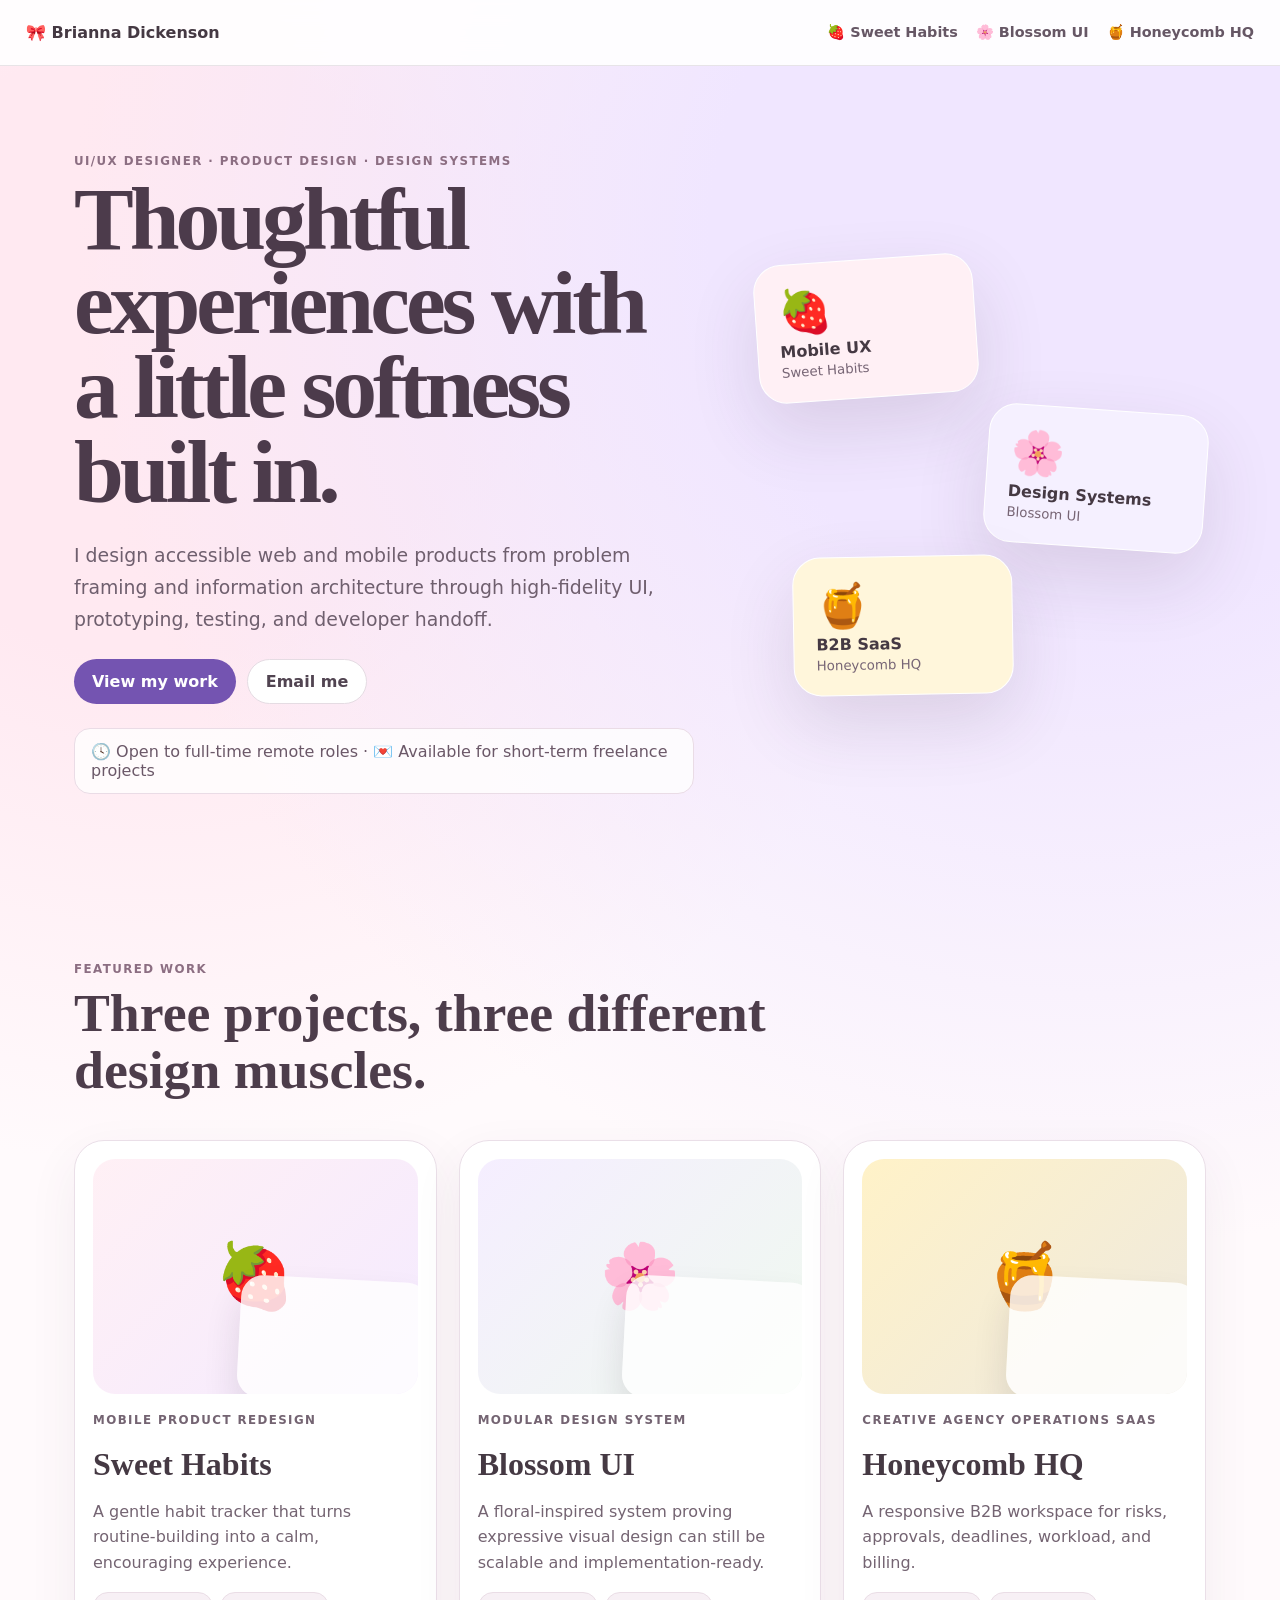
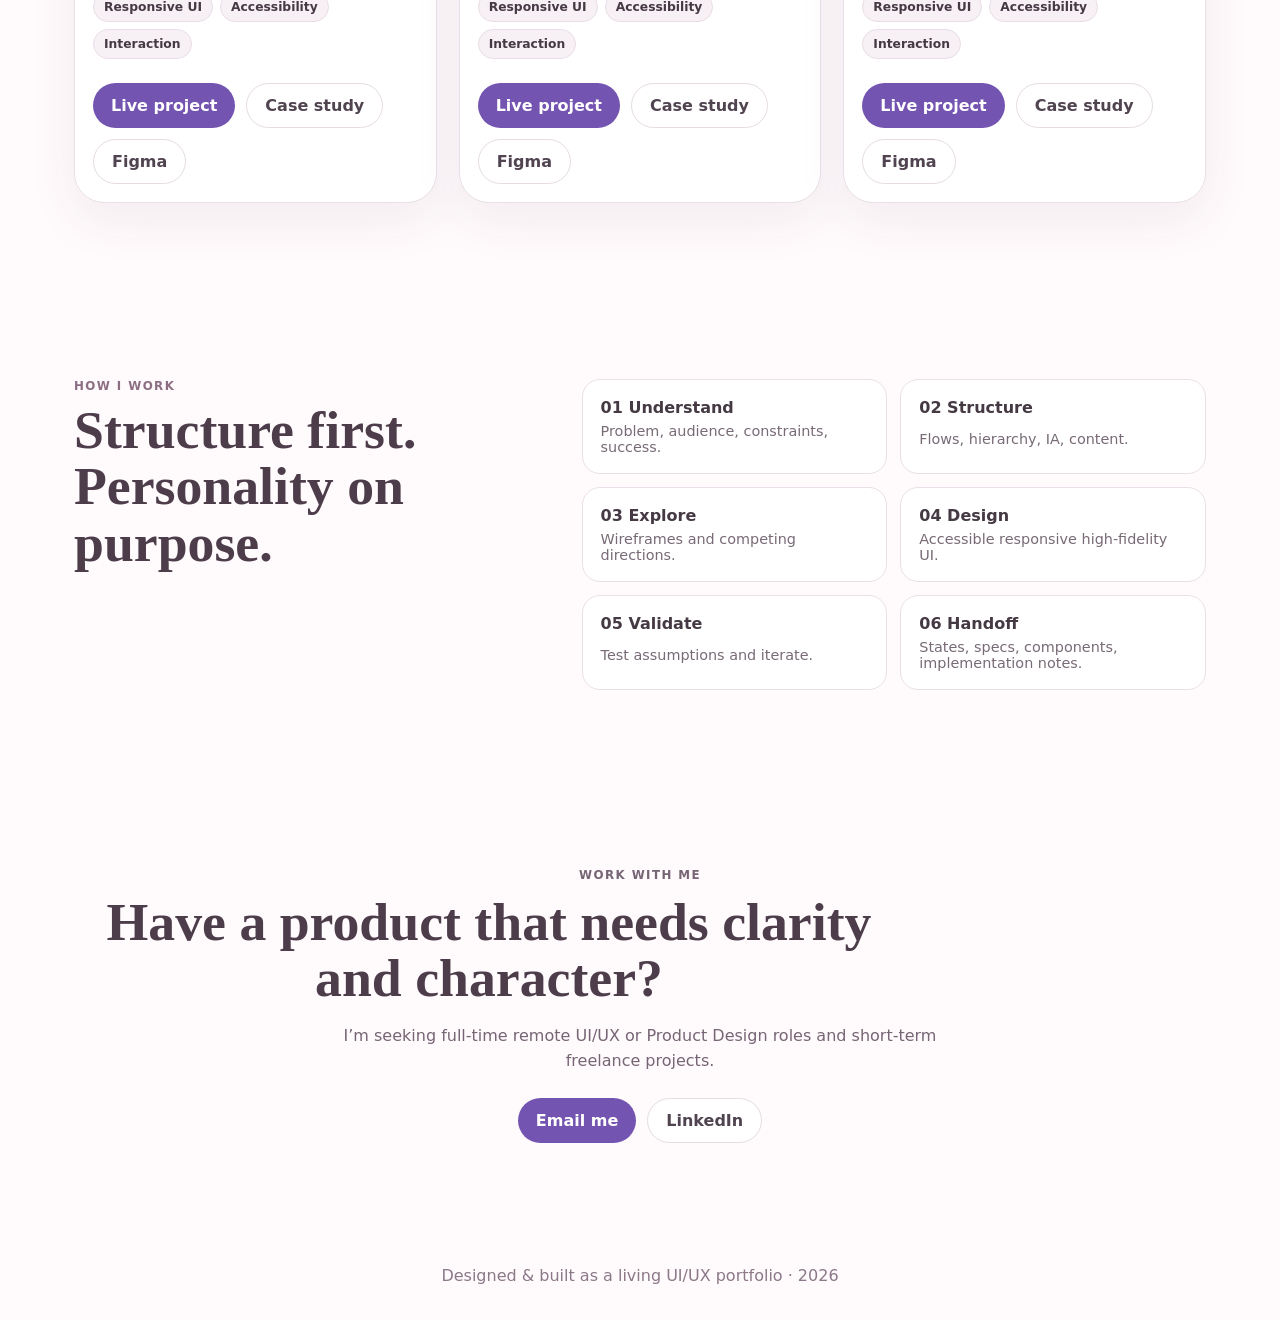
==== commit d489b9e0: "Fix prototype JavaScript quoting" ====
--- a/site/index.html
+++ b/site/index.html
@@ -26,6 +26,9 @@
 /* Blossom UI expanded component library */
 .compgrid{display:grid;grid-template-columns:repeat(2,minmax(0,1fr));gap:14px}.spec{background:#fff;border:1px solid #e5deea;border-radius:18px;padding:18px}.spec h3{margin:0 0 6px}.spec p{color:#786f7d;line-height:1.5}.controlrow{display:flex;gap:10px;align-items:center;flex-wrap:wrap}.bl-input,.bl-select,.bl-textarea{border:1px solid #cfc3d4;border-radius:10px;padding:10px 12px;background:#fff;width:100%}.bl-textarea{min-height:90px;resize:vertical}.bl-label{display:grid;gap:6px;font-weight:750}.bl-help{font-size:.78rem;color:#756b79}.bl-error{font-size:.78rem;color:#9b303b}.bl-switch{position:relative;width:44px;height:24px;background:#d8d0dc;border:0;border-radius:999px}.bl-switch[aria-checked="true"]{background:#79589f}.bl-switch:after{content:"";position:absolute;width:18px;height:18px;border-radius:50%;background:#fff;top:3px;left:3px;transition:.2s}.bl-switch[aria-checked="true"]:after{left:23px}.bl-tabs{display:flex;gap:4px;border-bottom:1px solid #ddd4e2}.bl-tabs button{border:0;background:transparent;padding:10px 12px}.bl-tabs .active{color:#704f99;border-bottom:3px solid #79589f;font-weight:850}.bl-topnav{display:flex;justify-content:space-between;align-items:center;background:#f6f0fa;border-radius:12px;padding:10px 12px}.bl-mobile{display:grid;grid-template-columns:repeat(4,1fr);border:1px solid #e2d9e7;border-radius:12px;overflow:hidden}.bl-mobile button{border:0;background:#fff;padding:10px 5px}.bl-mobile .active{background:#eee5f5;color:#69488e}.alert{border-radius:12px;padding:12px 14px;display:flex;gap:9px;align-items:start}.alert.info{background:#eee8fa;color:#58417a}.alert.good{background:#e6f3e8;color:#32663b}.alert.bad{background:#fae6e8;color:#8e313b}.spinner{width:28px;height:28px;border-radius:50%;border:4px solid #ded4e4;border-top-color:#79589f;animation:spin 1s linear infinite}@keyframes spin{to{transform:rotate(360deg)}}.tooltipWrap{position:relative;display:inline-block}.tooltipWrap .tip{display:none;position:absolute;bottom:120%;left:50%;transform:translateX(-50%);background:#423847;color:#fff;border-radius:8px;padding:7px 9px;white-space:nowrap;font-size:.75rem}.tooltipWrap:focus-within .tip,.tooltipWrap:hover .tip{display:block}.popover{position:absolute;background:#fff;border:1px solid #ded3e3;border-radius:12px;box-shadow:0 14px 35px rgba(70,50,80,.14);padding:8px;display:grid;gap:4px;z-index:10}.popover button{border:0;background:transparent;text-align:left;padding:8px;border-radius:8px}.popover button:hover{background:#f3edf6}.bl-card{border:1px solid #e2d9e6;border-radius:16px;padding:16px;background:#fff}.bl-avatar{width:42px;height:42px;border-radius:50%;display:grid;place-items:center;background:#e8dcf1;color:#634a79;font-weight:850}.bl-divider{height:1px;background:#e5dde7;margin:12px 0}.doDont{display:grid;grid-template-columns:1fr 1fr;gap:10px}.do,.dont{border-radius:12px;padding:12px}.do{background:#eaf5ec}.dont{background:#fbe9eb}.responsive-demo{display:grid;grid-template-columns:180px 1fr;border:1px solid #e3dbe7;border-radius:14px;overflow:hidden}.responsive-demo aside{background:#f3edf6;padding:14px}.responsive-demo main{padding:14px;min-height:auto}.bl-badge{display:inline-flex;padding:6px 9px;border-radius:999px;background:#eee7f5;color:#684c83;font-weight:800;font-size:.75rem}
 @media(max-width:700px){.compgrid{grid-template-columns:1fr}.responsive-demo{grid-template-columns:1fr}.responsive-demo aside{display:none}}
+
+/* Honeycomb HQ expanded SaaS scope */
+.hglobal{display:flex;gap:10px;align-items:center}.hglobal input{min-width:280px;border:1px solid #d9d4c9;border-radius:10px;padding:10px;background:#fff}.hpagegrid{display:grid;grid-template-columns:repeat(3,1fr);gap:12px}.hcard{background:#fff;border:1px solid #ddd8cc;border-radius:15px;padding:15px}.hcard h3{margin:0 0 6px}.hstack{display:grid;gap:10px}.hlistrow{display:grid;grid-template-columns:1.3fr .8fr .8fr auto;gap:12px;align-items:center;padding:12px;border-bottom:1px solid #ece8de}.hlistrow:last-child{border-bottom:0}.hlistrow button{white-space:nowrap}.hform{display:grid;gap:12px}.hform label{display:grid;gap:5px;font-weight:750}.hform input,.hform select,.hform textarea{border:1px solid #d8d2c6;border-radius:10px;padding:10px;background:#fff}.hstatus{font-size:.75rem;font-weight:800;padding:5px 8px;border-radius:999px;background:#eeeae1}.hstatus.overdue{background:#f7ded9;color:#8b3a30}.hstatus.pending{background:#fff0c7;color:#725409}.hstatus.approved{background:#e4f0e5;color:#35643d}.hnotif{position:relative}.hnotif b{position:absolute;top:-6px;right:-6px;background:#d6a72f;color:#222;border-radius:999px;font-size:.65rem;padding:2px 5px}.hmobile{display:none;position:fixed;left:0;right:0;bottom:0;background:#25282c;padding:7px;z-index:50;grid-template-columns:repeat(4,1fr)}.hmobile button{border:0;background:transparent;color:#ddd9d0;padding:8px;font-size:.72rem}.hmobile .active{color:#f5c84e;font-weight:850}.wizardSteps{display:flex;gap:6px;margin-bottom:14px}.wizardSteps span{height:6px;flex:1;background:#e8e2d8;border-radius:999px}.wizardSteps .on{background:#d6a72f}.searchResults{display:grid;gap:10px}.searchGroup{border-top:1px solid #ece8de;padding-top:10px}.searchGroup:first-child{border:0}.searchItem{display:flex;justify-content:space-between;padding:7px 0}.state-demo{display:grid;grid-template-columns:repeat(2,1fr);gap:10px}.state-demo div{border-radius:12px;padding:12px;background:#faf8f3;border:1px solid #e8e2d7}@media(max-width:980px){.hpagegrid{grid-template-columns:1fr 1fr}.hglobal input{min-width:180px}}@media(max-width:700px){.hglobal{width:100%;flex-wrap:wrap}.hglobal input{min-width:0;flex:1}.hpagegrid{grid-template-columns:1fr}.hlistrow{grid-template-columns:1fr}.hlistrow>*{justify-self:start}.hmobile{display:grid}.hmain{padding-bottom:90px}.hside nav button{display:none!important}.hside{display:none}.hq{grid-template-columns:1fr}}
 </style>
 </head>
 <body>
@@ -54,7 +57,7 @@
  const s=document.querySelector('.screen');if(!s)return;
  if(sweetFirst){s.innerHTML='<div class="sweet-welcome"><div><div class="berry">🍓</div><p class="eyebrow">Welcome to Sweet Habits</p><h2>Small steps count.</h2><p>Build routines without shame-based streak pressure.</p><div class="sweet-actions"><button class="btn pink" id="sweetSetup">Set up my day</button><button class="btn secondary" id="sweetSkip">Skip setup</button></div></div></div>';document.getElementById('sweetSetup').onclick=sweetSetup;document.getElementById('sweetSkip').onclick=function(){sweetFirst=false;sweetScreen()};return}
  if(sweetLoading){s.innerHTML='<div class="greeting"><div><small>Loading</small><h2>Sweet Habits</h2></div></div><div class="note"><div style="height:12px;background:#eee3e9;border-radius:8px;margin:8px 0"></div><div style="height:12px;background:#eee3e9;border-radius:8px;margin:8px 0"></div><div style="height:12px;background:#eee3e9;border-radius:8px;margin:8px 0"></div></div>'+sweetNav(sweetView);sweetWireNav();return}
- if(sweetError){s.innerHTML='<div class="greeting"><div><small>Something went wrong</small><h2>We couldn\\'t refresh progress.</h2></div></div><div class="note"><p>Your local habit changes are still safe.</p><button class="btn pink" id="sweetRetry">Try again</button></div>'+sweetNav(sweetView);document.getElementById('sweetRetry').onclick=function(){sweetError=false;sweetLoading=true;sweetScreen();setTimeout(function(){sweetLoading=false;sweetScreen();sweetToast('Progress refreshed')},700)};sweetWireNav();return}
+ if(sweetError){s.innerHTML='<div class="greeting"><div><small>Something went wrong</small><h2>We couldn\'t refresh progress.</h2></div></div><div class="note"><p>Your local habit changes are still safe.</p><button class="btn pink" id="sweetRetry">Try again</button></div>'+sweetNav(sweetView);document.getElementById('sweetRetry').onclick=function(){sweetError=false;sweetLoading=true;sweetScreen();setTimeout(function(){sweetLoading=false;sweetScreen();sweetToast('Progress refreshed')},700)};sweetWireNav();return}
  if(sweetView==='progress')sweetProgress();else if(sweetView==='settings')sweetSettings();else sweetToday();
 }
 function sweetSetup(){const m=sweetModal('Quick setup','<form id="sweetSetupForm"><label class="sweet-field">What should we call you?<input name="name" value="Brianna" required></label><label class="sweet-field">Daily encouragement<select><option>Gentle</option><option>Neutral</option></select></label><label class="sweet-field">Default reminder<select><option>8:00 AM</option><option>12:00 PM</option><option>6:00 PM</option></select></label></form>','<button class="btn pink" form="sweetSetupForm">Continue</button>');m.querySelector('#sweetSetupForm').onsubmit=function(e){e.preventDefault();sweetFirst=false;m.remove();sweetScreen();sweetToast('Setup saved locally ✨')}}
@@ -112,7 +115,7 @@
   setTimeout(function(){document.getElementById('blToastBtn').onclick=function(){blToast('🌷 Changes saved')}},0);
  }else if(bSection==='overlays'){
   c.innerHTML='<p class="eyebrow">Tier 1 components</p><h1>Overlays</h1><div class="compgrid">'+blSpec('Dialog','Focus is trapped and restored; Escape closes.','<button class="bb primary" id="blDialog">Open dialog</button>')+blSpec('Popover / Menu','Contextual actions in a compact surface.','<div style="position:relative"><button class="bb secondary" id="blPopover" aria-expanded="false">More actions ▾</button><div id="blPop" hidden></div></div>')+'</div>';
-  setTimeout(function(){document.getElementById('blDialog').onclick=function(){modal('Confirmation dialog','<p>Use explicit language for actions with consequences.</p>','<button class="btn primary" onclick="document.getElementById(\\'modalBackdrop\\').remove()">Confirm</button>')};document.getElementById('blPopover').onclick=function(){const p=document.getElementById('blPop'),open=!p.hidden;p.hidden=open;this.setAttribute('aria-expanded',String(!open));if(!open)p.innerHTML='<div class="popover"><button>Edit</button><button>Duplicate</button><button style="color:#9d3131">Archive</button></div>'}},0);
+  setTimeout(function(){document.getElementById('blDialog').onclick=function(){modal('Confirmation dialog','<p>Use explicit language for actions with consequences.</p>','<button class="btn primary" onclick="document.getElementById(\'modalBackdrop\').remove()">Confirm</button>')};document.getElementById('blPopover').onclick=function(){const p=document.getElementById('blPop'),open=!p.hidden;p.hidden=open;this.setAttribute('aria-expanded',String(!open));if(!open)p.innerHTML='<div class="popover"><button>Edit</button><button>Duplicate</button><button style="color:#9d3131">Archive</button></div>'}},0);
  }else if(bSection==='content'){
   c.innerHTML='<p class="eyebrow">Tier 1 components</p><h1>Content</h1><div class="compgrid">'+blSpec('Card','Groups related content without becoming decoration-only.','<div class="bl-card"><div class="row"><div class="bl-avatar">BD</div><span class="bl-badge">Designer</span></div><h3>Brianna Dickenson</h3><p>Product design · Design systems</p><button class="bb secondary">View profile</button></div>')+blSpec('Badge','Concise state or category label.','<div class="controlrow"><span class="bl-badge">Draft</span><span class="status success">✓ Approved</span><span class="status warning">! Needs review</span></div>')+blSpec('Avatar','Initial fallback with accessible adjacent identity.','<div class="controlrow"><div class="bl-avatar" aria-hidden="true">BD</div><div><strong>Brianna Dickenson</strong><br><small>Product Designer</small></div></div>')+blSpec('Divider','Separates related regions without overusing elevation.','<p>Account details</p><div class="bl-divider"></div><p>Notification preferences</p>')+'</div>';
  }else{
@@ -126,9 +129,91 @@
  blossomRender();
 }
 
-let projects=[['Moonpetal Brand Refresh','Moonpetal House','At Risk','Maya Chen','Sep 13','2 waiting','$18.4k'],['Fawn & Finch Fall Launch','Fawn & Finch','Needs Attention','Rory Bell','Sep 18','1 waiting','$12.8k'],['DaisyDesk Website','DaisyDesk','On Track','Maya Chen','Sep 25','Clear','$9.6k'],['Lemon Drop Social Kit','Lemon Drop Co.','On Track','Ivy Brooks','Oct 04','Not started','$6.2k'],['Velvet Moss Packaging','Velvet Moss','Needs Attention','Rory Bell','Sep 30','Client delayed','$14.1k']];let q='',hf='All',approvals=3,followed=false;
-function hTable(){const rows=projects.filter(p=>(hf==='All'||p[2]===hf)&&(p.join(' ').toLowerCase().includes(q.toLowerCase())));document.getElementById('rows').innerHTML=rows.map((p,i)=>`<tr tabindex="0" data-name="${p[0]}"><td data-label="Project"><strong>${p[0]}</strong><small>${p[1]}</small></td><td data-label="Health"><span class="health ${p[2].toLowerCase().replaceAll(' ','-')}">${p[2]==='On Track'?'●':p[2]==='At Risk'?'▲':'◆'} ${p[2]}</span></td><td data-label="Owner">${p[3]}</td><td data-label="Next due">${p[4]}</td><td data-label="Approval">${p[5]}</td><td data-label="Budget">${p[6]}</td></tr>`).join('')||`<tr><td colspan="6"><div class="empty"><strong>No matching projects</strong><p>Try a broader search or clear your filters.</p></div></td></tr>`;document.querySelectorAll('#rows tr[data-name]').forEach(r=>{const open=()=>{const p=projects.find(x=>x[0]===r.dataset.name);modal(p[0],`<p><strong>Client:</strong> ${p[1]}</p><p><strong>Owner:</strong> ${p[3]}</p><p><strong>Health:</strong> ${p[2]}</p><div class="note"><strong>Next action</strong><p>${p[2]==='At Risk'?'Client approval is blocking the next milestone. Follow up before 4 PM.':'No urgent blocker. Continue planned work.'}</p></div>`,`<button class="btn honey" id="resolve">Mark risk resolved</button>`);document.getElementById('resolve').onclick=()=>{p[2]='On Track';document.getElementById('modalBackdrop').remove();hTable()}};r.onclick=open;r.onkeydown=e=>{if(e.key==='Enter'||e.key===' '){e.preventDefault();open()}}})}
-function honey(){app.innerHTML=`<div class="honey">${nav()}<main id="main" class="hq"><aside class="hside"><div class="hbrand"><span class="hex">⬡</span><div><strong>Honeycomb HQ</strong><small>Studio operations</small></div></div><nav><button class="active">Overview</button><button>Projects</button><button>Clients</button><button>Approvals <b id="acount">${approvals}</b></button><button>Team</button><button>Billing</button></nav></aside><section class="hmain"><header class="htop"><div><p class="eyebrow">Friday, September 11</p><h1>What needs attention today?</h1></div><button class="btn honey" id="newProject">+ New project</button></header><section class="attn"><button class="risk" id="riskBtn"><span class="ico">⚠</span><span><strong>1 project at risk</strong><small>Moonpetal needs a client decision today</small></span><b>→</b></button><button class="approval" id="approvalBtn"><span class="ico">✓</span><span><strong id="approvalText">${approvals} approvals waiting</strong><small>Oldest request is 2 days old</small></span><b>→</b></button><button class="invoice" id="invoiceBtn"><span class="ico">$</span><span><strong id="invoiceText">${followed?'Follow-up recorded':'1 invoice overdue'}</strong><small>${followed?'Activity log updated':'$4,800 · 6 days overdue'}</small></span><b>→</b></button></section><section class="kpis"><div><small>Active projects</small><strong>12</strong><span>3 due this week</span></div><div><small>On-time milestones</small><strong>91%</strong><span>+4% this month</span></div><div><small>Team capacity</small><strong>78%</strong><span>1 person near limit</span></div><div><small>Outstanding</small><strong>$14.2k</strong><span>Across 4 invoices</span></div></section><section class="panel" id="projectPanel"><div class="panelhead"><div><p class="eyebrow">Projects</p><h2>Portfolio health</h2></div><button class="btn secondary" id="reset">Reset filters</button></div><div class="filters"><input id="search" aria-label="Search projects" placeholder="Search projects, clients, owners…"><select id="health" aria-label="Health filter"><option>All</option><option>On Track</option><option>Needs Attention</option><option>At Risk</option></select></div><div class="tablewrap"><table><thead><tr><th>Project</th><th>Health</th><th>Owner</th><th>Next due</th><th>Approval</th><th>Budget</th></tr></thead><tbody id="rows"></tbody></table></div></section><section class="bottom"><article class="panel"><div class="panelhead"><h2>Capacity watch</h2></div><div class="capacity">${[['Maya Chen',92],['Rory Bell',81],['Ivy Brooks',64],['Noah Lane',58]].map(x=>`<div class="crow"><div><strong>${x[0]}</strong><small>${x[1]>=90?'Near capacity':'Healthy load'}</small></div><div class="ctrack"><i style="width:${x[1]}%"></i></div><b>${x[1]}%</b></div>`).join('')}</div></article><article class="panel"><div class="panelhead"><h2>Meaningful changes</h2></div><ul class="activity"><li><span>✓</span><div><strong>DaisyDesk homepage approved</strong><small>12 minutes ago · Client approval</small></div></li><li><span>↗</span><div><strong>Fawn & Finch milestone moved</strong><small>42 minutes ago · Sep 16 → Sep 18</small></div></li><li><span>$</span><div><strong>Moonpetal invoice overdue</strong><small>Yesterday · $4,800 outstanding</small></div></li></ul></article></section></section></main></div>`;hTable();document.getElementById('search').oninput=e=>{q=e.target.value;hTable()};document.getElementById('health').onchange=e=>{hf=e.target.value;hTable()};document.getElementById('reset').onclick=()=>{q='';hf='All';document.getElementById('search').value='';document.getElementById('health').value='All';hTable()};document.getElementById('riskBtn').onclick=()=>{hf='At Risk';document.getElementById('health').value='At Risk';hTable();document.getElementById('projectPanel').scrollIntoView({behavior:'smooth'})};document.getElementById('approvalBtn').onclick=()=>{approvals=Math.max(0,approvals-1);document.getElementById('acount').textContent=approvals;document.getElementById('approvalText').textContent=approvals+' approvals waiting'};document.getElementById('invoiceBtn').onclick=()=>{followed=true;document.getElementById('invoiceText').textContent='Follow-up recorded'};document.getElementById('newProject').onclick=()=>{const m=modal('Create a new project',`<form class="form" id="pf"><label>Project name<input name="name" required></label><label>Client<input name="client" required></label><label>Owner<select name="owner"><option>Brianna Dickenson</option><option>Maya Chen</option><option>Rory Bell</option></select></label></form>`,`<button class="btn honey" form="pf">Create project</button>`);m.querySelector('#pf').onsubmit=e=>{e.preventDefault();const d=new FormData(e.target);projects.push([d.get('name'),d.get('client'),'On Track',d.get('owner'),'Oct 20','Not started','$8.0k']);m.remove();hTable()}}}
+
+let hqView='overview',hqSearch='',hqProjectFilter='All',hqProjectSort='name',hqInvoiceFilter='All';
+let projects=[
+{id:1,name:'Moonpetal Brand Refresh',client:'Moonpetal House',health:'At Risk',status:'Active',owner:'Maya Chen',due:'2026-09-13',approval:'2 waiting',budget:'$18.4k'},
+{id:2,name:'Fawn & Finch Fall Launch',client:'Fawn & Finch',health:'Needs Attention',status:'Active',owner:'Rory Bell',due:'2026-09-18',approval:'1 waiting',budget:'$12.8k'},
+{id:3,name:'DaisyDesk Website',client:'DaisyDesk',health:'On Track',status:'Active',owner:'Maya Chen',due:'2026-09-25',approval:'Clear',budget:'$9.6k'},
+{id:4,name:'Lemon Drop Social Kit',client:'Lemon Drop Co.',health:'On Track',status:'Planned',owner:'Ivy Brooks',due:'2026-10-04',approval:'Not started',budget:'$6.2k'},
+{id:5,name:'Velvet Moss Packaging',client:'Velvet Moss',health:'Needs Attention',status:'Active',owner:'Rory Bell',due:'2026-09-30',approval:'Client delayed',budget:'$14.1k'},
+{id:6,name:'Juniper & Co Identity',client:'Juniper & Co.',health:'On Track',status:'Active',owner:'Noah Lane',due:'2026-10-08',approval:'Clear',budget:'$11.0k'},
+{id:7,name:'Morrow Coffee Menu',client:'Morrow Coffee',health:'On Track',status:'Complete',owner:'Ivy Brooks',due:'2026-09-09',approval:'Approved',budget:'$5.4k'},
+{id:8,name:'Petal Press Campaign',client:'Petal Press',health:'Needs Attention',status:'On Hold',owner:'Maya Chen',due:'2026-10-15',approval:'Awaiting client',budget:'$7.9k'},
+{id:9,name:'Golden Hour Editorial',client:'Golden Hour',health:'At Risk',status:'Active',owner:'No owner',due:'2026-09-16',approval:'3 waiting',budget:'$10.7k'},
+{id:10,name:'Very Long Client Repositioning Initiative',client:'Longname Studio',health:'On Track',status:'Planned',owner:'Noah Lane',due:'2026-11-01',approval:'Not started',budget:'$16.2k'}
+];
+let clients=[
+{name:'Moonpetal House',contact:'Avery Stone',active:2,value:'$28.1k'},{name:'Fawn & Finch',contact:'Emery Fox',active:1,value:'$12.8k'},{name:'DaisyDesk',contact:'Lena Moss',active:1,value:'$9.6k'},{name:'Lemon Drop Co.',contact:'Sasha Reed',active:1,value:'$6.2k'},{name:'Velvet Moss',contact:'June Vale',active:1,value:'$14.1k'},{name:'Juniper & Co.',contact:'Kai Green',active:1,value:'$11.0k'},{name:'Petal Press',contact:'Nia Cole',active:1,value:'$7.9k'},{name:'Golden Hour',contact:'Theo West',active:1,value:'$10.7k'}
+];
+let team=[
+{name:'Maya Chen',role:'Design Lead',capacity:92,disabled:false},{name:'Rory Bell',role:'Brand Designer',capacity:81,disabled:false},{name:'Ivy Brooks',role:'Content Designer',capacity:64,disabled:false},{name:'Noah Lane',role:'Web Designer',capacity:58,disabled:false},{name:'Ari Quinn',role:'Researcher',capacity:44,disabled:false},{name:'Sam Vale',role:'Contractor',capacity:0,disabled:true}
+];
+let approvals=[
+{id:1,deliverable:'Moonpetal homepage concept',project:'Moonpetal Brand Refresh',client:'Moonpetal House',version:'v3',requested:'Sep 10',due:'Sep 13',actor:'Client',state:'Pending'},
+{id:2,deliverable:'Fawn & Finch hero imagery',project:'Fawn & Finch Fall Launch',client:'Fawn & Finch',version:'v2',requested:'Sep 9',due:'Sep 12',actor:'Client',state:'Pending'},
+{id:3,deliverable:'Golden Hour layout',project:'Golden Hour Editorial',client:'Golden Hour',version:'v1',requested:'Sep 11',due:'Sep 14',actor:'Creative Director',state:'Pending'},
+{id:4,deliverable:'DaisyDesk homepage',project:'DaisyDesk Website',client:'DaisyDesk',version:'v4',requested:'Sep 8',due:'Sep 10',actor:'Client',state:'Approved'}
+];
+let invoices=[
+{id:'INV-1048',client:'Moonpetal House',project:'Moonpetal Brand Refresh',amount:'$4,800',due:'Sep 5',state:'Overdue',followup:false},
+{id:'INV-1051',client:'Fawn & Finch',project:'Fawn & Finch Fall Launch',amount:'$3,200',due:'Sep 20',state:'Open',followup:false},
+{id:'INV-1054',client:'DaisyDesk',project:'DaisyDesk Website',amount:'$2,400',due:'Sep 22',state:'Open',followup:false},
+{id:'INV-1042',client:'Morrow Coffee',project:'Morrow Coffee Menu',amount:'$1,900',due:'Sep 2',state:'Paid',followup:false},
+{id:'INV-1056',client:'Velvet Moss',project:'Velvet Moss Packaging',amount:'$5,100',due:'Oct 1',state:'Draft',followup:false}
+];
+let hActivity=[
+{icon:'✓',text:'DaisyDesk homepage approved',meta:'12 minutes ago · Client approval'},
+{icon:'↗',text:'Fawn & Finch milestone moved',meta:'42 minutes ago · Sep 16 → Sep 18'},
+{icon:'$',text:'Moonpetal invoice overdue',meta:'Yesterday · $4,800 outstanding'},
+{icon:'@',text:'Maya assigned to Petal Press',meta:'Yesterday · Team update'}
+];
+let notifications=[{id:1,text:'Moonpetal approval is due today',read:false},{id:2,text:'Golden Hour moved to At Risk',read:false},{id:3,text:'DaisyDesk homepage approved',read:true}];
+
+function hHealth(h){return '<span class="health '+h.toLowerCase().replaceAll(' ','-')+'">'+(h==='On Track'?'●':h==='At Risk'?'▲':'◆')+' '+h+'</span>'}
+function hNav(){return '<aside class="hside"><div class="hbrand"><span class="hex">⬡</span><div><strong>Honeycomb HQ</strong><small>Studio operations</small></div></div><nav>'+[['overview','Overview'],['projects','Projects'],['clients','Clients'],['approvals','Approvals'],['team','Team'],['billing','Billing'],['activity','Activity'],['settings','Settings']].map(function(x){const count=x[0]==='approvals'?approvals.filter(function(a){return a.state==='Pending'}).length:'';return '<button data-hview="'+x[0]+'" class="'+(hqView===x[0]?'active':'')+'">'+x[1]+(count?'<b>'+count+'</b>':'')+'</button>'}).join('')+'</nav></aside>'}
+function hMobile(){return '<nav class="hmobile" aria-label="Honeycomb mobile"><button data-hview="overview" class="'+(hqView==='overview'?'active':'')+'">⌂ Home</button><button data-hview="projects" class="'+(hqView==='projects'?'active':'')+'">▤ Projects</button><button data-hview="approvals" class="'+(hqView==='approvals'?'active':'')+'">✓ Approvals</button><button data-hview="settings" class="'+(hqView==='settings'?'active':'')+'">••• More</button></nav>'}
+function hHeader(title,eyebrow){return '<header class="htop"><div><p class="eyebrow">'+(eyebrow||'Honeycomb HQ')+'</p><h1>'+title+'</h1></div><div class="hglobal"><input id="hqGlobal" aria-label="Global search" placeholder="Search projects, clients, people, invoices…" value="'+hqSearch+'"><button class="btn secondary hnotif" id="hqNotif" aria-label="Notifications">🔔'+(notifications.filter(function(n){return !n.read}).length?'<b>'+notifications.filter(function(n){return !n.read}).length+'</b>':'')+'</button><button class="btn honey" id="newProject">+ New project</button></div></header>'}
+function hWire(){document.querySelectorAll('[data-hview]').forEach(function(b){b.onclick=function(){hqView=b.dataset.hview;hRender()}});const g=document.getElementById('hqGlobal');if(g)g.onkeydown=function(e){if(e.key==='Enter'){hqSearch=g.value.trim();hSearchModal(hqSearch)}};const n=document.getElementById('hqNotif');if(n)n.onclick=hNotifications;const np=document.getElementById('newProject');if(np)np.onclick=hProjectWizard}
+function hRender(){
+ app.innerHTML='<div class="honey">'+nav()+'<main id="main" class="hq">'+hNav()+'<section class="hmain" id="hcontent"></section></main>'+hMobile()+'</div>';
+ const c=document.getElementById('hcontent');if(hqView==='projects')hProjects(c);else if(hqView==='clients')hClients(c);else if(hqView==='approvals')hApprovals(c);else if(hqView==='team')hTeam(c);else if(hqView==='billing')hBilling(c);else if(hqView==='activity')hActivityView(c);else if(hqView==='settings')hSettings(c);else hOverview(c);hWire();
+}
+function hOverview(c){
+ const pending=approvals.filter(function(a){return a.state==='Pending'}).length,over=invoices.filter(function(i){return i.state==='Overdue'}).length,risk=projects.filter(function(p){return p.health==='At Risk'}).length;
+ c.innerHTML=hHeader('What needs attention today?','Friday, September 12')+'<section class="attn"><button class="risk" id="riskBtn"><span class="ico">⚠</span><span><strong>'+risk+' projects at risk</strong><small>Open risk-filtered Projects</small></span><b>→</b></button><button class="approval" id="approvalBtn"><span class="ico">✓</span><span><strong>'+pending+' approvals waiting</strong><small>Review client and internal decisions</small></span><b>→</b></button><button class="invoice" id="invoiceBtn"><span class="ico">$</span><span><strong>'+over+' invoice overdue</strong><small>Review billing context</small></span><b>→</b></button></section><section class="kpis"><div><small>Active projects</small><strong>'+projects.filter(function(p){return p.status==='Active'}).length+'</strong><span>Across '+clients.length+' clients</span></div><div><small>On-time milestones</small><strong>91%</strong><span>Mock portfolio metric</span></div><div><small>Team capacity</small><strong>78%</strong><span>1 person near limit</span></div><div><small>Outstanding</small><strong>$14.2k</strong><span>Across open invoices</span></div></section><section class="bottom"><article class="panel"><div class="panelhead"><h2>Capacity watch</h2><button class="btn secondary" data-hview="team">Open Team</button></div><div class="capacity">'+team.filter(function(t){return !t.disabled}).slice(0,4).map(function(x){return '<div class="crow"><div><strong>'+x.name+'</strong><small>'+(x.capacity>=90?'Near capacity':'Healthy load')+'</small></div><div class="ctrack"><i style="width:'+x.capacity+'%"></i></div><b>'+x.capacity+'%</b></div>'}).join('')+'</div></article><article class="panel"><div class="panelhead"><h2>Meaningful changes</h2><button class="btn secondary" data-hview="activity">All activity</button></div><ul class="activity">'+hActivity.slice(0,4).map(function(x){return '<li><span>'+x.icon+'</span><div><strong>'+x.text+'</strong><small>'+x.meta+'</small></div></li>'}).join('')+'</ul></article></section><section class="panel"><div class="panelhead"><h2>System-state gallery</h2></div><div class="state-demo"><div><strong>No urgent work</strong><p>Positive empty state with a useful next action.</p></div><div><strong>Offline</strong><p>Changes would be queued locally in a real product.</p></div><div><strong>Permission denied</strong><p>Explains why an action is unavailable.</p></div><div><strong>Stale state</strong><p>Prompts refresh before overwriting newer data.</p></div></div></section>';
+ document.getElementById('riskBtn').onclick=function(){hqProjectFilter='At Risk';hqView='projects';hRender()};document.getElementById('approvalBtn').onclick=function(){hqView='approvals';hRender()};document.getElementById('invoiceBtn').onclick=function(){hqInvoiceFilter='Overdue';hqView='billing';hRender()};document.querySelectorAll('[data-hview]').forEach(function(b){b.onclick=function(){hqView=b.dataset.hview;hRender()}});
+}
+function hProjects(c){
+ c.innerHTML=hHeader('Projects','Portfolio health')+'<section class="panel"><div class="panelhead"><h2>Browse projects</h2><button class="btn secondary" id="hqReset">Reset filters</button></div><div class="filters"><input id="hqProjectSearch" aria-label="Search projects" placeholder="Search project, client or owner"><select id="hqHealth"><option>All</option><option>On Track</option><option>Needs Attention</option><option>At Risk</option></select><select id="hqSort"><option value="name">Sort: Name</option><option value="due">Sort: Due date</option><option value="health">Sort: Health</option></select></div><div id="hqProjectTable"></div></section>';document.getElementById('hqHealth').value=hqProjectFilter;document.getElementById('hqSort').value=hqProjectSort;hProjectTable();
+ document.getElementById('hqProjectSearch').oninput=hProjectTable;document.getElementById('hqHealth').onchange=function(e){hqProjectFilter=e.target.value;hProjectTable()};document.getElementById('hqSort').onchange=function(e){hqProjectSort=e.target.value;hProjectTable()};document.getElementById('hqReset').onclick=function(){hqProjectFilter='All';document.getElementById('hqHealth').value='All';document.getElementById('hqProjectSearch').value='';hProjectTable()};
+}
+function hProjectTable(){
+ const holder=document.getElementById('hqProjectTable');if(!holder)return;const q=(document.getElementById('hqProjectSearch')?.value||'').toLowerCase();let rows=projects.filter(function(p){return (hqProjectFilter==='All'||p.health===hqProjectFilter)&&([p.name,p.client,p.owner].join(' ').toLowerCase().includes(q))});rows=rows.sort(function(a,b){if(hqProjectSort==='due')return a.due.localeCompare(b.due);if(hqProjectSort==='health')return a.health.localeCompare(b.health);return a.name.localeCompare(b.name)});
+ holder.innerHTML=rows.length?'<div class="tablewrap"><table><thead><tr><th aria-sort="'+(hqProjectSort==='name'?'ascending':'none')+'">Project</th><th>Health</th><th>Status</th><th>Owner</th><th>Due</th><th>Approval</th><th></th></tr></thead><tbody>'+rows.map(function(p){return '<tr tabindex="0" data-project="'+p.id+'"><td data-label="Project"><strong>'+p.name+'</strong><small>'+p.client+'</small></td><td data-label="Health">'+hHealth(p.health)+'</td><td data-label="Status">'+p.status+'</td><td data-label="Owner">'+p.owner+'</td><td data-label="Due">'+p.due+'</td><td data-label="Approval">'+p.approval+'</td><td data-label="Actions"><button class="btn secondary hqMenu" data-menu="'+p.id+'">•••</button></td></tr>'}).join('')+'</tbody></table></div>':'<div class="empty"><strong>No matching projects</strong><p>Try a broader search or clear your filters.</p></div>';
+ holder.querySelectorAll('tr[data-project]').forEach(function(r){const open=function(e){if(e?.target.closest('.hqMenu'))return;hProjectDetail(+r.dataset.project)};r.onclick=open;r.onkeydown=function(e){if(e.key==='Enter'){open(e)}}});holder.querySelectorAll('.hqMenu').forEach(function(b){b.onclick=function(){hProjectMenu(+b.dataset.menu,b)}});
+}
+function hProjectMenu(id,anchor){const p=projects.find(function(x){return x.id===id});const m=modal('Project actions','<p><strong>'+p.name+'</strong></p><p>Choose a safe mock action.</p>','<button class="btn secondary" id="hqEditProject">Edit metadata</button><button class="btn danger" id="hqArchiveProject">Archive</button>');m.querySelector('#hqEditProject').onclick=function(){m.remove();hEditProject(id)};m.querySelector('#hqArchiveProject').onclick=function(){m.remove();hConfirmArchive(id)}}
+function hConfirmArchive(id){const p=projects.find(function(x){return x.id===id});const m=modal('Archive “'+p.name+'”?','<p>This removes the project from active work in this local prototype. No real data is deleted.</p>','<button class="btn danger" id="hqConfirmArchive">Archive project</button>');m.querySelector('#hqConfirmArchive').onclick=function(){p.status='Archived';m.remove();hProjectTable()}}
+function hEditProject(id){const p=projects.find(function(x){return x.id===id});const m=modal('Edit project','<form id="hqEditForm" class="hform"><label>Status<select name="status"><option>Planned</option><option>Active</option><option>On Hold</option><option>Complete</option><option>Archived</option></select></label><label>Health<select name="health"><option>On Track</option><option>Needs Attention</option><option>At Risk</option></select></label><label>Owner<select name="owner">'+team.filter(function(t){return !t.disabled}).map(function(t){return '<option>'+t.name+'</option>'}).join('')+'</select></label><label>Due date<input type="date" name="due" value="'+p.due+'"></label></form>','<button class="btn honey" form="hqEditForm">Save changes</button>');m.querySelector('[name=status]').value=p.status;m.querySelector('[name=health]').value=p.health;m.querySelector('[name=owner]').value=p.owner==='No owner'?team[0].name:p.owner;m.querySelector('#hqEditForm').onsubmit=function(e){e.preventDefault();const d=new FormData(e.target);p.status=d.get('status');p.health=d.get('health');p.owner=d.get('owner');p.due=d.get('due');m.remove();hProjectTable()}}
+function hProjectDetail(id){const p=projects.find(function(x){return x.id===id});modal(p.name,'<div class="hstack"><div class="hcard"><strong>Client</strong><p>'+p.client+'</p></div><div class="hcard"><strong>Health / Status</strong><p>'+p.health+' · '+p.status+'</p></div><div class="hcard"><strong>Next milestone</strong><p>'+p.due+' · '+p.approval+'</p></div><div class="hcard"><strong>Project context</strong><p>Tasks, deliverables and milestone details are represented as realistic mock state for this portfolio prototype.</p></div></div>','<button class="btn secondary" onclick="document.getElementById(\'modalBackdrop\').remove()">Close</button>')}
+function hProjectWizard(){let step=0,data={};const renderStep=function(){const old=document.getElementById('modalBackdrop');if(old)old.remove();const labels=['Basics','Dates','Team','Review'];let body='<div class="wizardSteps">'+labels.map(function(x,i){return '<span class="'+(i<=step?'on':'')+'"></span>'}).join('')+'</div>';if(step===0)body+='<form id="hqWizard" class="hform"><label>Project name<input name="name" value="'+(data.name||'')+'" required></label><label>Client<select name="client">'+clients.map(function(c){return '<option>'+c.name+'</option>'}).join('')+'</select></label><label>Status<select name="status"><option>Planned</option><option>Active</option></select></label></form>';if(step===1)body+='<form id="hqWizard" class="hform"><label>Due date<input name="due" type="date" value="'+(data.due||'2026-10-20')+'"></label><label>Milestone<input name="milestone" value="'+(data.milestone||'First client review')+'"></label></form>';if(step===2)body+='<form id="hqWizard" class="hform"><label>Owner<select name="owner">'+team.filter(function(t){return !t.disabled}).map(function(t){return '<option>'+t.name+'</option>'}).join('')+'</select></label><label>Team note<textarea name="note">'+(data.note||'')+'</textarea></label></form>';if(step===3)body+='<div class="hstack"><div class="hcard"><strong>'+data.name+'</strong><p>'+data.client+' · '+data.status+'</p></div><div class="hcard"><strong>Due / milestone</strong><p>'+data.due+' · '+data.milestone+'</p></div><div class="hcard"><strong>Owner</strong><p>'+data.owner+'</p></div></div>';const m=modal('Create project · '+labels[step],body,(step>0?'<button class="btn secondary" id="hqBack">Back</button>':'')+'<button class="btn honey" id="hqNext">'+(step===3?'Create project':'Next')+'</button>');if(step>0)m.querySelector('#hqBack').onclick=function(){step--;renderStep()};m.querySelector('#hqNext').onclick=function(){const form=m.querySelector('#hqWizard');if(form){const d=new FormData(form);for(const [k,v] of d.entries())data[k]=v;if(step===0&&String(data.name).trim().length<3){alert('Enter at least 3 characters for the project name.');return}}if(step<3){step++;renderStep()}else{projects.push({id:Date.now(),name:data.name,client:data.client,health:'On Track',status:data.status,owner:data.owner,due:data.due,approval:'Not started',budget:'$8.0k'});hActivity.unshift({icon:'＋',text:data.name+' created',meta:'Just now · '+data.owner});m.remove();hqView='projects';hRender()}}};renderStep()}
+function hClients(c){c.innerHTML=hHeader('Clients','Relationship context')+'<div class="hpagegrid">'+clients.map(function(x){return '<article class="hcard"><h3>'+x.name+'</h3><p>'+x.contact+'</p><p><strong>'+x.active+'</strong> active project'+(x.active===1?'':'s')+' · '+x.value+'</p><button class="btn secondary hClientOpen" data-client="'+x.name+'">Open client</button></article>'}).join('')+'</div>';document.querySelectorAll('.hClientOpen').forEach(function(b){b.onclick=function(){const x=clients.find(function(c){return c.name===b.dataset.client});const rel=projects.filter(function(p){return p.client===x.name});modal(x.name,'<p><strong>Primary contact:</strong> '+x.contact+'</p><p><strong>Active work:</strong> '+rel.map(function(p){return p.name}).join(', ')+'</p>','<button class="btn secondary" onclick="document.getElementById(\'modalBackdrop\').remove()">Close</button>')}})}
+function hApprovals(c){c.innerHTML=hHeader('Approvals','Client and internal decisions')+'<section class="panel"><div class="panelhead"><h2>Approval queue</h2><select id="hqApprovalFilter"><option>Pending</option><option>All</option><option>Approved</option><option>Rejected</option></select></div><div id="hqApprovalList"></div></section>';document.getElementById('hqApprovalFilter').onchange=hApprovalList;hApprovalList()}
+function hApprovalList(){const holder=document.getElementById('hqApprovalList');if(!holder)return;const f=document.getElementById('hqApprovalFilter').value,rows=approvals.filter(function(a){return f==='All'||a.state===f});holder.innerHTML=rows.length?rows.map(function(a){return '<div class="hlistrow"><div><strong>'+a.deliverable+'</strong><small>'+a.project+' · '+a.version+' · '+a.client+'</small></div><span>'+a.actor+'</span><span class="hstatus '+(a.state==='Approved'?'approved':'pending')+'">'+a.state+'</span><button class="btn secondary hApprovalOpen" data-id="'+a.id+'">Review</button></div>'}).join(''):'<div class="empty"><strong>No approvals in this state</strong><p>Nothing needs action here.</p></div>';holder.querySelectorAll('.hApprovalOpen').forEach(function(b){b.onclick=function(){hApprovalDetail(+b.dataset.id)}})}
+function hApprovalDetail(id){const a=approvals.find(function(x){return x.id===id});const m=modal(a.deliverable,'<p><strong>Project:</strong> '+a.project+'</p><p><strong>Client:</strong> '+a.client+'</p><p><strong>Version:</strong> '+a.version+'</p><p><strong>Requested:</strong> '+a.requested+' · <strong>Due:</strong> '+a.due+'</p><p><strong>Decision state:</strong> '+a.state+'</p>','<button class="btn secondary" id="hqReminder">Record reminder</button><button class="btn danger" id="hqReject">Reject</button><button class="btn honey" id="hqApprove">Approve</button>');m.querySelector('#hqReminder').onclick=function(){hActivity.unshift({icon:'↗',text:'Reminder recorded for '+a.deliverable,meta:'Just now · Mock reminder'});m.remove();hRender()};m.querySelector('#hqReject').onclick=function(){a.state='Rejected';const p=projects.find(function(p){return p.name===a.project});if(p)p.health='Needs Attention';hActivity.unshift({icon:'×',text:a.deliverable+' rejected',meta:'Just now · Approval'});m.remove();hRender()};m.querySelector('#hqApprove').onclick=function(){a.state='Approved';const p=projects.find(function(p){return p.name===a.project});if(p){p.approval='Approved';if(p.health==='At Risk')p.health='Needs Attention'}hActivity.unshift({icon:'✓',text:a.deliverable+' approved',meta:'Just now · Approval'});m.remove();hRender()}}
+function hTeam(c){c.innerHTML=hHeader('Team','Capacity and assignment')+'<div class="hpagegrid">'+team.map(function(t){return '<article class="hcard" style="'+(t.disabled?'opacity:.55':'')+'"><div class="row"><div><h3>'+t.name+'</h3><p>'+t.role+'</p></div><strong>'+t.capacity+'%</strong></div><div class="ctrack"><i style="width:'+t.capacity+'%"></i></div><p>'+(t.disabled?'Disabled user':t.capacity>=90?'Near capacity':'Healthy load')+'</p><button class="btn secondary hPerson" data-name="'+t.name+'" '+(t.disabled?'disabled':'')+'>Open person</button></article>'}).join('')+'</div>';document.querySelectorAll('.hPerson').forEach(function(b){b.onclick=function(){hPersonDetail(b.dataset.name)}})}
+function hPersonDetail(name){const t=team.find(function(x){return x.name===name}),assigned=projects.filter(function(p){return p.owner===name});const m=modal(name,'<p><strong>'+t.role+'</strong> · '+t.capacity+'% capacity</p><div class="hstack">'+assigned.map(function(p){return '<div class="hcard"><strong>'+p.name+'</strong><p>'+p.due+' · '+p.health+'</p></div>'}).join('')+'</div>','<button class="btn honey" id="hqReassign">Reassign work</button>');m.querySelector('#hqReassign').onclick=function(){m.remove();hReassign(name)}}
+function hReassign(from){const assigned=projects.filter(function(p){return p.owner===from});const m=modal('Reassign work','<form id="hqReassignForm" class="hform"><label>Project<select name="project">'+assigned.map(function(p){return '<option value="'+p.id+'">'+p.name+'</option>'}).join('')+'</select></label><label>New owner<select name="owner">'+team.filter(function(t){return !t.disabled&&t.name!==from}).map(function(t){return '<option>'+t.name+'</option>'}).join('')+'</select></label></form>','<button class="btn honey" form="hqReassignForm">Confirm reassignment</button>');m.querySelector('#hqReassignForm').onsubmit=function(e){e.preventDefault();const d=new FormData(e.target),p=projects.find(function(x){return x.id==d.get('project')}),newOwner=d.get('owner');p.owner=newOwner;team.find(function(x){return x.name===from}).capacity=Math.max(0,team.find(function(x){return x.name===from}).capacity-10);team.find(function(x){return x.name===newOwner}).capacity=Math.min(100,team.find(function(x){return x.name===newOwner}).capacity+10);hActivity.unshift({icon:'↔',text:p.name+' reassigned',meta:'Just now · '+from+' → '+newOwner});m.remove();hRender()}}
+function hBilling(c){c.innerHTML=hHeader('Billing','Invoice status')+'<section class="panel"><div class="panelhead"><h2>Invoices</h2><select id="hqInvoiceFilter"><option>All</option><option>Overdue</option><option>Open</option><option>Paid</option><option>Draft</option></select></div><div id="hqInvoiceList"></div></section>';document.getElementById('hqInvoiceFilter').value=hqInvoiceFilter;document.getElementById('hqInvoiceFilter').onchange=function(e){hqInvoiceFilter=e.target.value;hInvoiceList()};hInvoiceList()}
+function hInvoiceList(){const holder=document.getElementById('hqInvoiceList');if(!holder)return;const rows=invoices.filter(function(i){return hqInvoiceFilter==='All'||i.state===hqInvoiceFilter});holder.innerHTML=rows.length?rows.map(function(i){return '<div class="hlistrow"><div><strong>'+i.id+' · '+i.client+'</strong><small>'+i.project+'</small></div><span>'+i.amount+'</span><span class="hstatus '+(i.state==='Overdue'?'overdue':'')+'">'+i.state+'</span><button class="btn secondary hInvoice" data-id="'+i.id+'">Open</button></div>'}).join(''):'<div class="empty"><strong>No invoices here</strong><p>There are no invoices matching this filter.</p></div>';holder.querySelectorAll('.hInvoice').forEach(function(b){b.onclick=function(){hInvoiceDetail(b.dataset.id)}})}
+function hInvoiceDetail(id){const i=invoices.find(function(x){return x.id===id});const m=modal(i.id,'<p><strong>Client:</strong> '+i.client+'</p><p><strong>Project:</strong> '+i.project+'</p><p><strong>Amount:</strong> '+i.amount+'</p><p><strong>Current status:</strong> '+i.state+'</p><p><strong>Due:</strong> '+i.due+'</p><p>This is a mock billing workflow; no payment is processed.</p>','<button class="btn secondary" id="hqFollow">Record follow-up</button><button class="btn honey" id="hqStatus">Mark open</button>');m.querySelector('#hqFollow').onclick=function(){i.followup=true;hActivity.unshift({icon:'$',text:'Follow-up recorded for '+i.id,meta:'Just now · Billing'});m.remove();hRender()};m.querySelector('#hqStatus').onclick=function(){i.state='Open';hActivity.unshift({icon:'$',text:i.id+' status changed to Open',meta:'Just now · Billing'});m.remove();hRender()}}
+function hActivityView(c){c.innerHTML=hHeader('Activity','Meaningful system changes')+'<section class="panel"><ul class="activity">'+hActivity.map(function(x){return '<li><span>'+x.icon+'</span><div><strong>'+x.text+'</strong><small>'+x.meta+'</small></div></li>'}).join('')+'</ul></section>'}
+function hSettings(c){c.innerHTML=hHeader('Settings','Workspace preferences')+'<div class="hpagegrid"><article class="hcard"><h3>Workspace</h3><label class="field">Workspace name<input value="Honeycomb HQ Demo"></label><button class="btn honey" onclick="this.textContent=\'Saved ✓\'">Save</button></article><article class="hcard"><h3>Notifications</h3><label><input type="checkbox" checked> Approval decisions</label><br><label><input type="checkbox" checked> Deadline risks</label><br><label><input type="checkbox"> Invoice updates</label></article><article class="hcard"><h3>Prototype quality states</h3><p>Loading, empty, stale/conflict, permission and offline examples are represented throughout the demo.</p><button class="btn secondary" id="hqPermission">Show permission error</button></article></div>';document.getElementById('hqPermission').onclick=function(){modal('Permission denied','<p>You can view this workspace setting, but only an Owner can change it. No data was modified.</p>','<button class="btn secondary" onclick="document.getElementById(\'modalBackdrop\').remove()">Close</button>')}}
+function hSearchModal(q){const term=q.toLowerCase();const groups=[['Projects',projects.filter(function(x){return x.name.toLowerCase().includes(term)||x.client.toLowerCase().includes(term)}).map(function(x){return x.name})],['Clients',clients.filter(function(x){return x.name.toLowerCase().includes(term)}).map(function(x){return x.name})],['People',team.filter(function(x){return x.name.toLowerCase().includes(term)}).map(function(x){return x.name})],['Invoices',invoices.filter(function(x){return x.id.toLowerCase().includes(term)||x.client.toLowerCase().includes(term)}).map(function(x){return x.id+' · '+x.client})]];const any=groups.some(function(g){return g[1].length});const m=modal('Global search','<div id="hqSearchLoading"><p>Searching…</p></div>','');setTimeout(function(){const box=m.querySelector('#hqSearchLoading');box.innerHTML=any?'<div class="searchResults">'+groups.filter(function(g){return g[1].length}).map(function(g){return '<div class="searchGroup"><strong>'+g[0]+'</strong>'+g[1].map(function(x){return '<div class="searchItem"><span>'+x+'</span><span>→</span></div>'}).join('')+'</div>'}).join('')+'</div>':'<div class="empty"><strong>No results</strong><p>Try a broader search. This is different from a data-load failure.</p></div>'},450)}
+function hNotifications(){const unread=notifications.filter(function(n){return !n.read});const m=modal('Notifications',notifications.map(function(n){return '<div class="hcard" style="margin-bottom:8px"><strong>'+(n.read?'':'● ')+n.text+'</strong></div>'}).join('')||'<div class="empty">No notifications</div>','<button class="btn honey" id="hqReadAll">Mark all read</button>');m.querySelector('#hqReadAll').onclick=function(){notifications.forEach(function(n){n.read=true});m.remove();hRender()}}
+function honey(){hqView='overview';hRender()}
+
 if(route==='sweet-habits')sweet();else if(route==='blossom-ui')blossom();else if(route==='honeycomb-hq')honey();else landing();
 </script>
 </body></html>
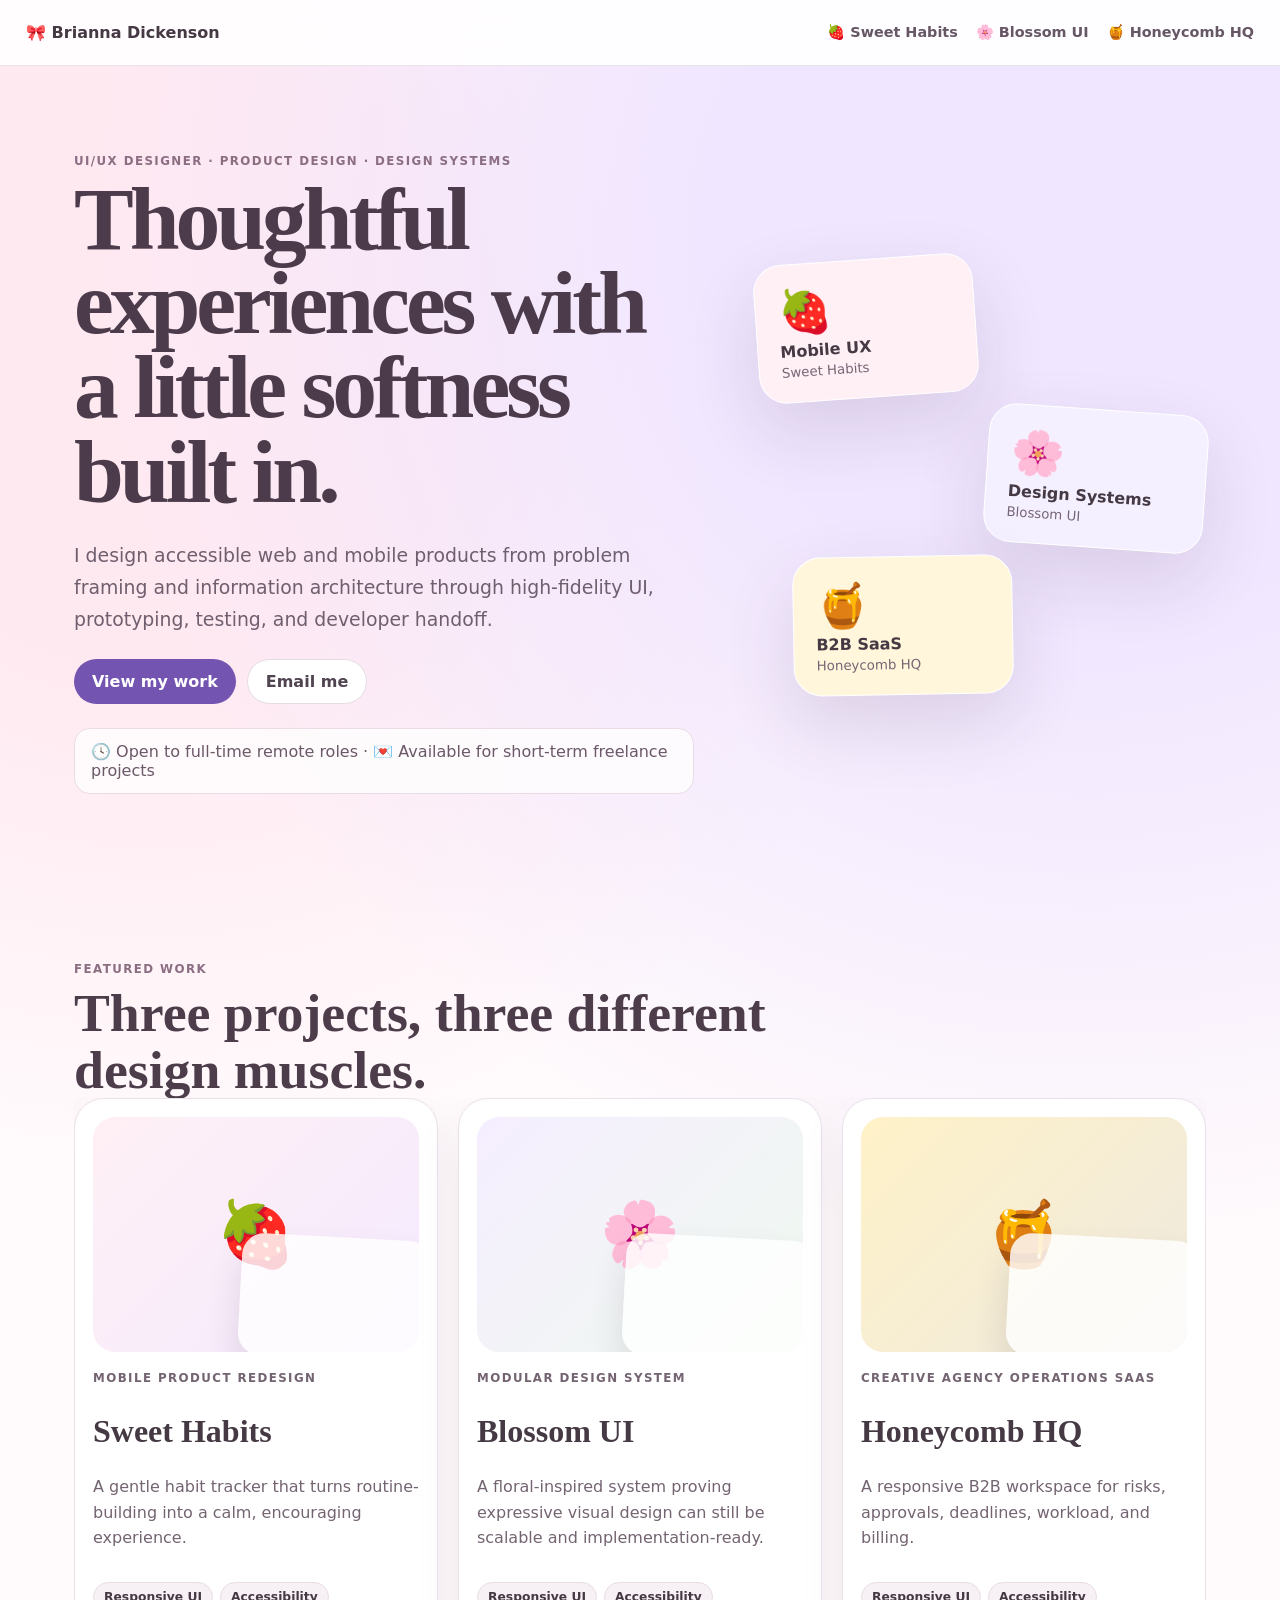
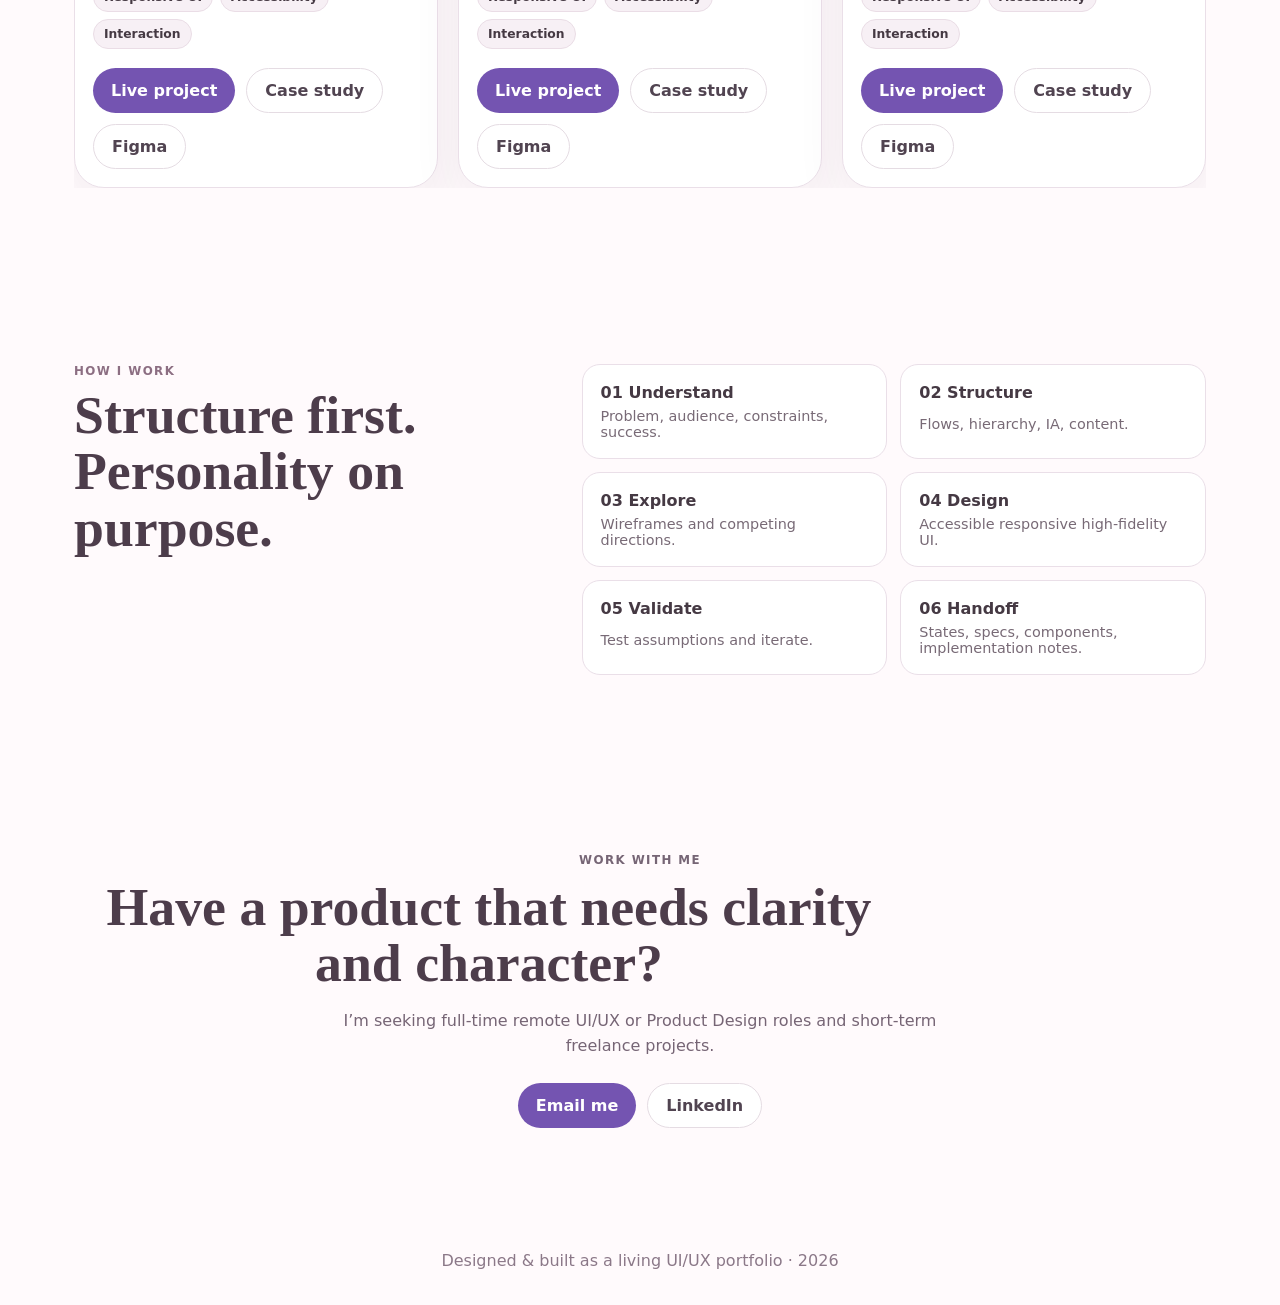
==== commit 3eefb393: "Add responsive three-column Featured Work carousel with arrows and touch swipe" ====
--- a/site/index.html
+++ b/site/index.html
@@ -29,6 +29,9 @@
 
 /* Honeycomb HQ expanded SaaS scope */
 .hglobal{display:flex;gap:10px;align-items:center}.hglobal input{min-width:280px;border:1px solid #d9d4c9;border-radius:10px;padding:10px;background:#fff}.hpagegrid{display:grid;grid-template-columns:repeat(3,1fr);gap:12px}.hcard{background:#fff;border:1px solid #ddd8cc;border-radius:15px;padding:15px}.hcard h3{margin:0 0 6px}.hstack{display:grid;gap:10px}.hlistrow{display:grid;grid-template-columns:1.3fr .8fr .8fr auto;gap:12px;align-items:center;padding:12px;border-bottom:1px solid #ece8de}.hlistrow:last-child{border-bottom:0}.hlistrow button{white-space:nowrap}.hform{display:grid;gap:12px}.hform label{display:grid;gap:5px;font-weight:750}.hform input,.hform select,.hform textarea{border:1px solid #d8d2c6;border-radius:10px;padding:10px;background:#fff}.hstatus{font-size:.75rem;font-weight:800;padding:5px 8px;border-radius:999px;background:#eeeae1}.hstatus.overdue{background:#f7ded9;color:#8b3a30}.hstatus.pending{background:#fff0c7;color:#725409}.hstatus.approved{background:#e4f0e5;color:#35643d}.hnotif{position:relative}.hnotif b{position:absolute;top:-6px;right:-6px;background:#d6a72f;color:#222;border-radius:999px;font-size:.65rem;padding:2px 5px}.hmobile{display:none;position:fixed;left:0;right:0;bottom:0;background:#25282c;padding:7px;z-index:50;grid-template-columns:repeat(4,1fr)}.hmobile button{border:0;background:transparent;color:#ddd9d0;padding:8px;font-size:.72rem}.hmobile .active{color:#f5c84e;font-weight:850}.wizardSteps{display:flex;gap:6px;margin-bottom:14px}.wizardSteps span{height:6px;flex:1;background:#e8e2d8;border-radius:999px}.wizardSteps .on{background:#d6a72f}.searchResults{display:grid;gap:10px}.searchGroup{border-top:1px solid #ece8de;padding-top:10px}.searchGroup:first-child{border:0}.searchItem{display:flex;justify-content:space-between;padding:7px 0}.state-demo{display:grid;grid-template-columns:repeat(2,1fr);gap:10px}.state-demo div{border-radius:12px;padding:12px;background:#faf8f3;border:1px solid #e8e2d7}@media(max-width:980px){.hpagegrid{grid-template-columns:1fr 1fr}.hglobal input{min-width:180px}}@media(max-width:700px){.hglobal{width:100%;flex-wrap:wrap}.hglobal input{min-width:0;flex:1}.hpagegrid{grid-template-columns:1fr}.hlistrow{grid-template-columns:1fr}.hlistrow>*{justify-self:start}.hmobile{display:grid}.hmain{padding-bottom:90px}.hside nav button{display:none!important}.hside{display:none}.hq{grid-template-columns:1fr}}
+
+/* Shared accessible Featured Work carousel */
+#work .work-carousel{position:relative;min-width:0}#work .work-viewport{overflow:hidden;min-width:0;touch-action:pan-y;overscroll-behavior-inline:contain}#work .work-track{display:flex!important;flex-wrap:nowrap!important;align-items:stretch!important;gap:20px!important;margin-top:0!important;transition:transform .3s ease;will-change:transform}#work .work-track>.card,#work .work-track>.project{flex:0 0 calc((100% - 40px)/3)!important;width:calc((100% - 40px)/3)!important;min-width:0!important;max-width:none!important;box-sizing:border-box;display:flex!important;flex-direction:column!important;height:auto!important}#work .work-track>.card>.project-actions,#work .work-track>.card>.links{margin-top:auto!important}#work .work-track>.project>div:last-child{display:flex;flex-direction:column;flex:1}#work .work-track>.project .actions{margin-top:auto}#work .work-controls{display:flex;align-items:center;justify-content:flex-end;gap:10px;margin:0 0 16px}#work .work-arrow{display:grid;place-items:center;width:42px;height:42px;border-radius:50%;border:1px solid var(--line,#ddd);background:#fff;color:inherit;font:inherit;font-size:1.45rem;cursor:pointer;line-height:1}#work .work-arrow:disabled{opacity:.3;cursor:default}#work .work-counter{font-size:.85rem;color:var(--muted,#777);min-width:95px;text-align:center}#work .work-controls[hidden]{display:none!important}#work .work-track>.card .actions,#work .work-track>.card .project-actions{margin-top:auto}#work .work-track>.card .links{margin-top:auto}@media(max-width:950px){#work .work-track>.card,#work .work-track>.project{flex-basis:calc((100% - 20px)/2)!important;width:calc((100% - 20px)/2)!important}}@media(max-width:650px){#work .work-track>.card,#work .work-track>.project{flex-basis:100%!important;width:100%!important}}@media(prefers-reduced-motion:reduce){#work .work-track{transition:none!important}}
 </style>
 </head>
 <body>
@@ -40,6 +43,9 @@
 const app=document.getElementById('app');
 const nav=()=>`<nav class="topnav"><a class="brand" href="${BASE}">🎀 Brianna Dickenson</a><div class="navlinks"><a href="${BASE}sweet-habits/">🍓 Sweet Habits</a><a href="${BASE}blossom-ui/">🌸 Blossom UI</a><a href="${BASE}honeycomb-hq/">🍯 Honeycomb HQ</a></div></nav>`;
 function modal(title,body,actions=''){const returnFocus=document.activeElement;document.body.insertAdjacentHTML('beforeend',`<div class="backdrop" id="modalBackdrop"><section class="modal" role="dialog" aria-modal="true" aria-labelledby="mt"><div class="mhead"><h2 id="mt">${title}</h2><button class="close" aria-label="Close dialog">×</button></div><div class="mbody">${body}</div><div class="mactions">${actions}</div></section></div>`);const b=document.getElementById('modalBackdrop');const close=()=>{b.remove();if(returnFocus&&returnFocus.focus)returnFocus.focus()};b.querySelector('.close').focus();b.querySelector('.close').onclick=close;b.onclick=e=>{if(e.target===b)close()};document.addEventListener('keydown',function keys(e){if(!document.body.contains(b)){document.removeEventListener('keydown',keys);return}if(e.key==='Escape'){close();document.removeEventListener('keydown',keys);return}if(e.key==='Tab'){const els=[...b.querySelectorAll('button,input,select,textarea,a[href]')].filter(x=>!x.disabled);if(!els.length)return;const first=els[0],last=els[els.length-1];if(e.shiftKey&&document.activeElement===first){e.preventDefault();last.focus()}else if(!e.shiftKey&&document.activeElement===last){e.preventDefault();first.focus()}}});return b}
+
+function initWorkCarousel(root=document){const work=root.querySelector('#work');if(!work||work.dataset.carouselReady)return;const track=work.querySelector('.projects,.grid3,.grid');if(!track)return;const cards=[...track.children].filter(el=>el.matches('article.card,article.project'));if(!cards.length)return;work.dataset.carouselReady='true';const viewport=document.createElement('div');viewport.className='work-viewport';const wrapper=document.createElement('div');wrapper.className='work-carousel';track.classList.add('work-track');track.parentNode.insertBefore(wrapper,track);wrapper.appendChild(viewport);viewport.appendChild(track);const controls=document.createElement('div');controls.className='work-controls';controls.setAttribute('aria-label','Featured work navigation');const prev=document.createElement('button'),next=document.createElement('button'),counter=document.createElement('span');prev.type=next.type='button';prev.className=next.className='work-arrow';prev.textContent='‹';next.textContent='›';prev.setAttribute('aria-label','Previous project');next.setAttribute('aria-label','Next project');counter.className='work-counter';counter.setAttribute('aria-live','polite');controls.append(prev,counter,next);wrapper.parentNode.insertBefore(controls,wrapper);let index=0;function visible(){return window.matchMedia('(max-width:650px)').matches?1:window.matchMedia('(max-width:950px)').matches?2:3}function update(){const count=visible(),max=Math.max(0,cards.length-count);index=Math.min(index,max);const gap=parseFloat(getComputedStyle(track).columnGap)||20;const step=cards[0].getBoundingClientRect().width+gap;track.style.transform='translateX('+(-index*step)+'px)';controls.hidden=max===0;prev.disabled=index===0;next.disabled=index===max;counter.textContent=(index+1)+'–'+Math.min(cards.length,index+count)+' of '+cards.length;cards.forEach((card,i)=>{const hidden=i<index||i>=index+count;card.setAttribute('aria-hidden',String(hidden));if('inert'in card)card.inert=hidden;else card.querySelectorAll('a,button,input,select,textarea').forEach(el=>{if(hidden){if(!el.hasAttribute('data-work-tab'))el.setAttribute('data-work-tab',el.getAttribute('tabindex')??'');el.tabIndex=-1}else if(el.hasAttribute('data-work-tab')){const old=el.getAttribute('data-work-tab');if(old)el.setAttribute('tabindex',old);else el.removeAttribute('tabindex');el.removeAttribute('data-work-tab')}})})}prev.addEventListener('click',()=>{index=Math.max(0,index-1);update()});next.addEventListener('click',()=>{index=Math.min(cards.length-visible(),index+1);update()});let startX=null,startY=null;viewport.addEventListener('touchstart',e=>{if(e.touches.length===1){startX=e.touches[0].clientX;startY=e.touches[0].clientY}},{passive:true});viewport.addEventListener('touchend',e=>{if(startX===null||!e.changedTouches.length)return;const dx=e.changedTouches[0].clientX-startX,dy=e.changedTouches[0].clientY-startY;startX=startY=null;if(Math.abs(dx)>45&&Math.abs(dx)>Math.abs(dy)*1.2){index=Math.max(0,Math.min(cards.length-visible(),index+(dx<0?1:-1)));update()}},{passive:true});window.addEventListener('resize',update);update()}
+
 function landing(){app.innerHTML=`<div class="landing">${nav()}<main id="main"><section class="hero"><div><p class="eyebrow">UI/UX Designer · Product Design · Design Systems</p><h1>Thoughtful experiences with a little softness built in.</h1><p class="lede">I design accessible web and mobile products from problem framing and information architecture through high-fidelity UI, prototyping, testing, and developer handoff.</p><div class="actions"><a class="btn primary" href="#work">View my work</a><a class="btn secondary" href="mailto:breyhanadickenson@gmail.com?subject=Interested%20in%20Working%20With%20You">Email me</a></div><div class="availability">🕓 Open to full-time remote roles · 💌 Available for short-term freelance projects</div></div><div class="heroart"><div class="float f1"><span>🍓</span><strong>Mobile UX</strong><small>Sweet Habits</small></div><div class="float f2"><span>🌸</span><strong>Design Systems</strong><small>Blossom UI</small></div><div class="float f3"><span>🍯</span><strong>B2B SaaS</strong><small>Honeycomb HQ</small></div></div></section><section class="section" id="work"><p class="eyebrow">Featured work</p><h2>Three projects, three different design muscles.</h2><div class="grid3">${[['🍓','Sweet Habits','Mobile Product Redesign','A gentle habit tracker that turns routine-building into a calm, encouraging experience.','sweetbg','sweet-habits/','https://github.com/breyhanaariel/ui-ux-designer/tree/main/sweet-habits','https://www.figma.com/design/3BObCtX2MJOLX0rZgTg1Vn?node-id=1-16'],['🌸','Blossom UI','Modular Design System','A floral-inspired system proving expressive visual design can still be scalable and implementation-ready.','blossombg','blossom-ui/','https://github.com/breyhanaariel/ui-ux-designer/tree/main/blossom-ui','https://www.figma.com/design/3BObCtX2MJOLX0rZgTg1Vn?node-id=1-43'],['🍯','Honeycomb HQ','Creative Agency Operations SaaS','A responsive B2B workspace for risks, approvals, deadlines, workload, and billing.','honeybg','honeycomb-hq/','https://github.com/breyhanaariel/ui-ux-designer/tree/main/honeycomb-hq','https://www.figma.com/design/3BObCtX2MJOLX0rZgTg1Vn?node-id=1-77']].map(p=>`<article class="card"><div class="preview ${p[4]}">${p[0]}</div><p class="eyebrow" style="margin-top:17px">${p[2]}</p><h3>${p[1]}</h3><p>${p[3]}</p><div class="chips"><span class="pill">Responsive UI</span><span class="pill">Accessibility</span><span class="pill">Interaction</span></div><div class="actions"><a class="btn primary" href="${BASE+p[5]}">Live project</a><a class="btn secondary" href="${p[6]}">Case study</a><a class="btn secondary" href="${p[7]}">Figma</a></div></article>`).join('')}</div></section><section class="section about"><div><p class="eyebrow">How I work</p><h2>Structure first. Personality on purpose.</h2></div><div class="process">${[['01 Understand','Problem, audience, constraints, success.'],['02 Structure','Flows, hierarchy, IA, content.'],['03 Explore','Wireframes and competing directions.'],['04 Design','Accessible responsive high-fidelity UI.'],['05 Validate','Test assumptions and iterate.'],['06 Handoff','States, specs, components, implementation notes.']].map(x=>`<div><strong>${x[0]}</strong><span>${x[1]}</span></div>`).join('')}</div></section><section class="section contact"><p class="eyebrow">Work with me</p><h2>Have a product that needs clarity and character?</h2><p>I’m seeking full-time remote UI/UX or Product Design roles and short-term freelance projects.</p><div class="actions"><a class="btn primary" href="mailto:breyhanadickenson@gmail.com?subject=Interested%20in%20Working%20With%20You">Email me</a><a class="btn secondary" href="https://www.linkedin.com/in/brianna-dickenson-9555515b">LinkedIn</a></div></section></main><footer class="footer">Designed & built as a living UI/UX portfolio · 2026</footer></div>`}
 
 let habits=[
@@ -215,5 +221,6 @@
 function honey(){hqView='overview';hRender()}
 
 if(route==='sweet-habits')sweet();else if(route==='blossom-ui')blossom();else if(route==='honeycomb-hq')honey();else landing();
+if(route!=='sweet-habits'&&route!=='blossom-ui'&&route!=='honeycomb-hq')initWorkCarousel(app);
 </script>
 </body></html>
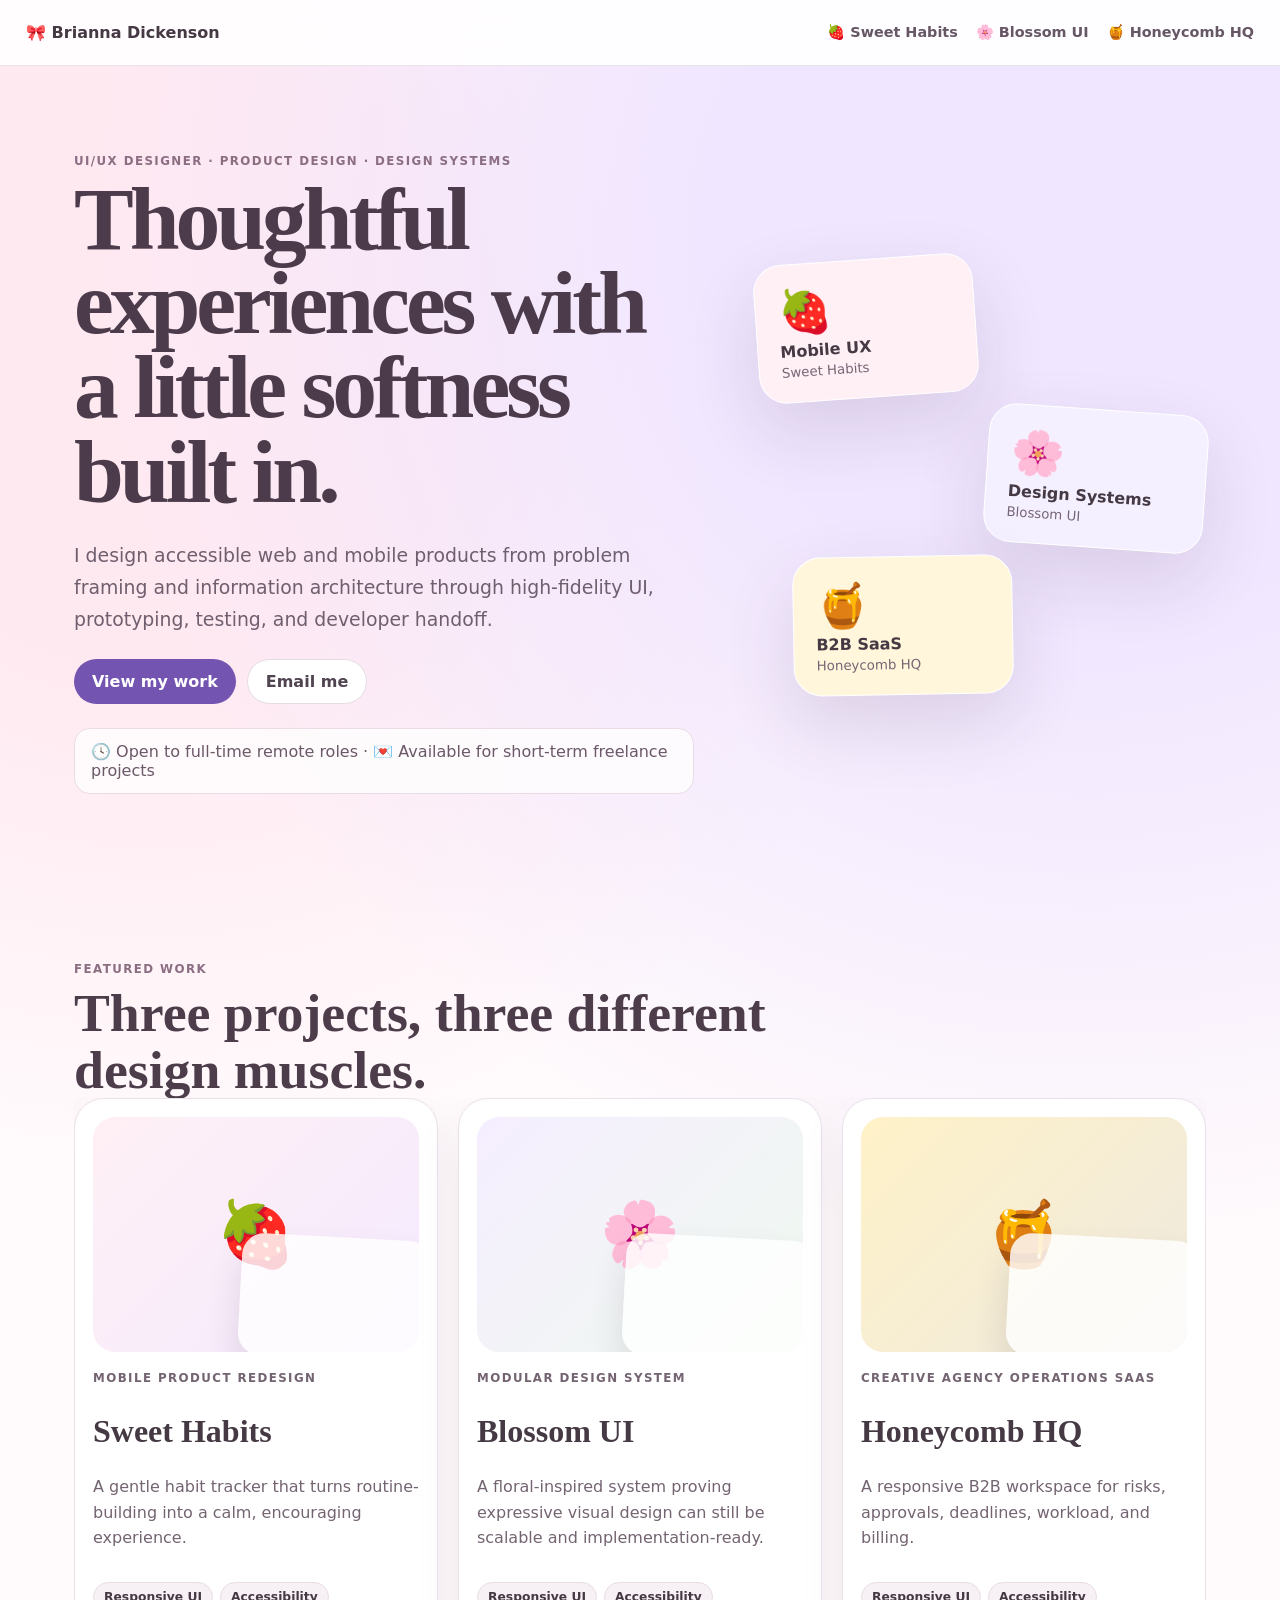
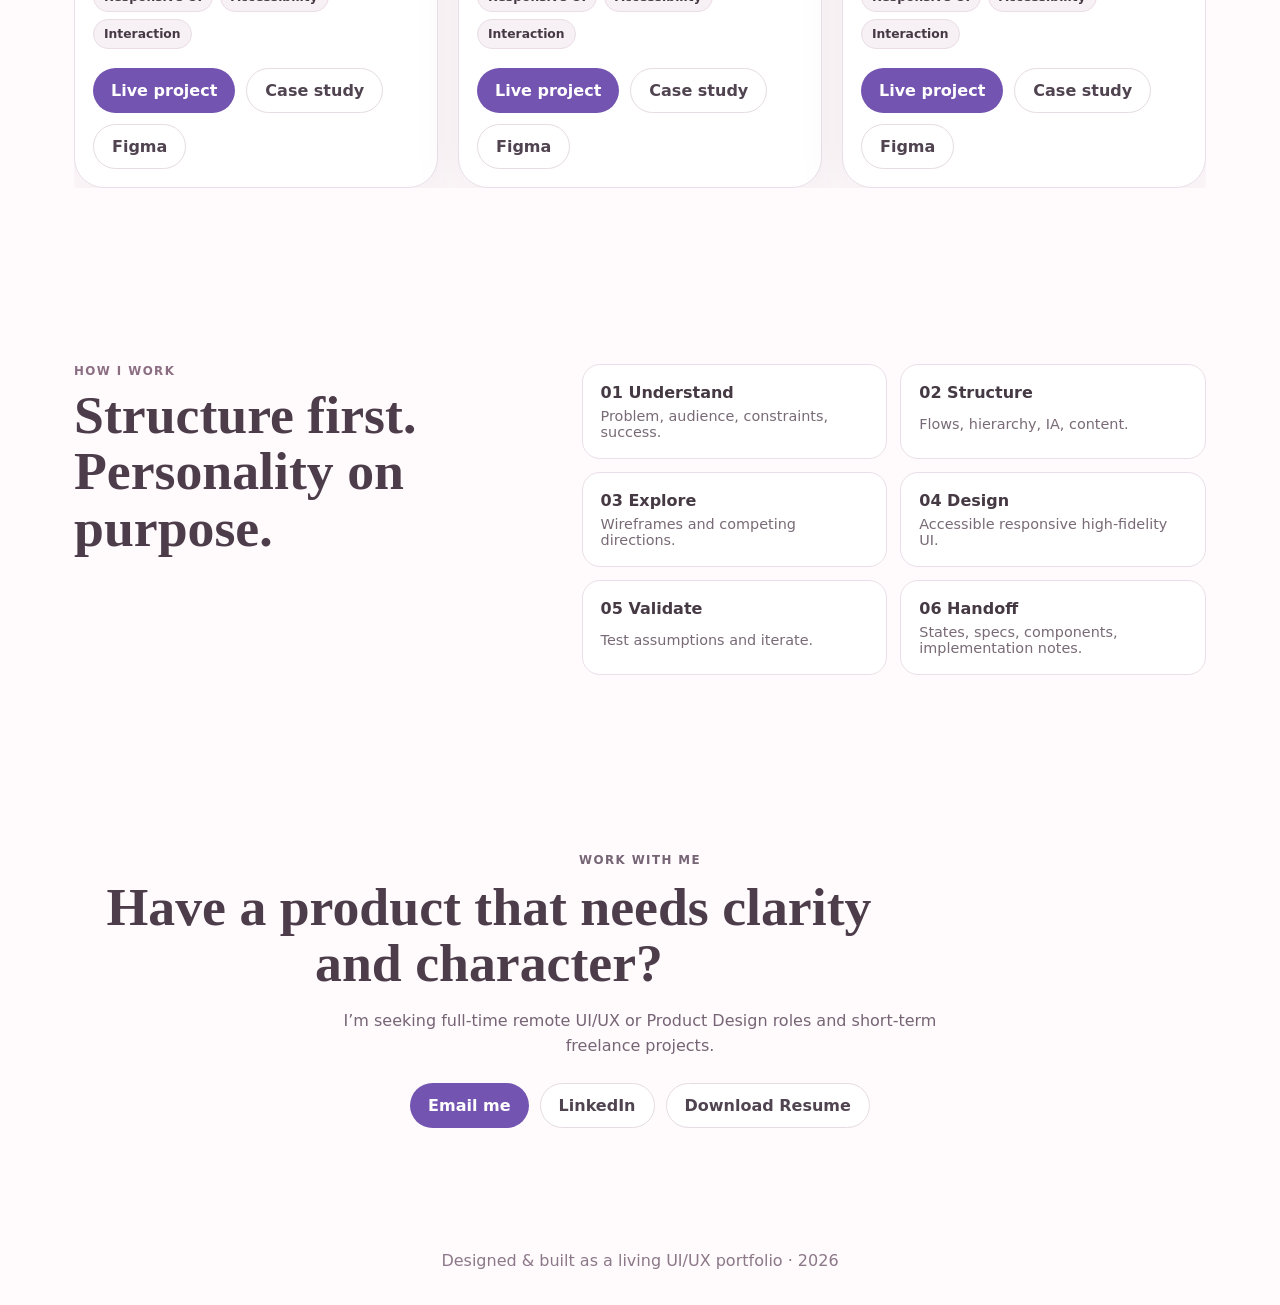
==== commit 7648c92e: "feat: add resume download button" ====
--- a/site/index.html
+++ b/site/index.html
@@ -32,6 +32,16 @@
 
 /* Shared accessible Featured Work carousel */
 #work .work-carousel{position:relative;min-width:0}#work .work-viewport{overflow:hidden;min-width:0;touch-action:pan-y;overscroll-behavior-inline:contain}#work .work-track{display:flex!important;flex-wrap:nowrap!important;align-items:stretch!important;gap:20px!important;margin-top:0!important;transition:transform .3s ease;will-change:transform}#work .work-track>.card,#work .work-track>.project{flex:0 0 calc((100% - 40px)/3)!important;width:calc((100% - 40px)/3)!important;min-width:0!important;max-width:none!important;box-sizing:border-box;display:flex!important;flex-direction:column!important;height:auto!important}#work .work-track>.card>.project-actions,#work .work-track>.card>.links{margin-top:auto!important}#work .work-track>.project>div:last-child{display:flex;flex-direction:column;flex:1}#work .work-track>.project .actions{margin-top:auto}#work .work-controls{display:flex;align-items:center;justify-content:flex-end;gap:10px;margin:0 0 16px}#work .work-arrow{display:grid;place-items:center;width:42px;height:42px;border-radius:50%;border:1px solid var(--line,#ddd);background:#fff;color:inherit;font:inherit;font-size:1.45rem;cursor:pointer;line-height:1}#work .work-arrow:disabled{opacity:.3;cursor:default}#work .work-counter{font-size:.85rem;color:var(--muted,#777);min-width:95px;text-align:center}#work .work-controls[hidden]{display:none!important}#work .work-track>.card .actions,#work .work-track>.card .project-actions{margin-top:auto}#work .work-track>.card .links{margin-top:auto}@media(max-width:950px){#work .work-track>.card,#work .work-track>.project{flex-basis:calc((100% - 20px)/2)!important;width:calc((100% - 20px)/2)!important}}@media(max-width:650px){#work .work-track>.card,#work .work-track>.project{flex-basis:100%!important;width:100%!important}}@media(prefers-reduced-motion:reduce){#work .work-track{transition:none!important}}
+#work .work-track>.work-page-hidden{display:none!important}#work .work-track{transition:none!important}\n
+/* Portfolio Family: sticky navigation and accessible, scroll-triggered back-to-top */
+.topnav{position:sticky;top:0;z-index:50;backdrop-filter:blur(12px);-webkit-backdrop-filter:blur(12px)}
+html{scroll-padding-top:86px}
+.backtop{position:fixed;right:18px;bottom:18px;width:44px;height:44px;display:grid;place-items:center;padding:0;border-radius:50%;border:1px solid var(--line, #ded8e6);background:#fff;color:var(--backtop-accent,var(--violet,var(--accent,var(--ink,#6d56c7))));box-shadow:0 12px 30px rgba(78,49,67,.13);font-family:inherit;font-size:1.25rem;line-height:1;font-weight:800;cursor:pointer;z-index:60;transition:opacity .18s ease,visibility .18s ease,transform .18s ease,box-shadow .18s ease}
+.backtop:not(.is-visible){opacity:0;visibility:hidden;pointer-events:none;transform:translateY(8px)}
+.backtop.is-visible{opacity:1;visibility:visible;transform:translateY(0)}
+.backtop.is-visible:hover{transform:translateY(-3px);box-shadow:0 16px 36px rgba(78,49,67,.19)}
+.backtop:focus-visible{outline:3px solid var(--backtop-accent,var(--violet,var(--accent,#6d56c7)));outline-offset:3px}
+@media(prefers-reduced-motion:reduce){.backtop{transition:none}.backtop.is-visible:hover{transform:none}}
 </style>
 </head>
 <body>
@@ -44,9 +54,9 @@
 const nav=()=>`<nav class="topnav"><a class="brand" href="${BASE}">🎀 Brianna Dickenson</a><div class="navlinks"><a href="${BASE}sweet-habits/">🍓 Sweet Habits</a><a href="${BASE}blossom-ui/">🌸 Blossom UI</a><a href="${BASE}honeycomb-hq/">🍯 Honeycomb HQ</a></div></nav>`;
 function modal(title,body,actions=''){const returnFocus=document.activeElement;document.body.insertAdjacentHTML('beforeend',`<div class="backdrop" id="modalBackdrop"><section class="modal" role="dialog" aria-modal="true" aria-labelledby="mt"><div class="mhead"><h2 id="mt">${title}</h2><button class="close" aria-label="Close dialog">×</button></div><div class="mbody">${body}</div><div class="mactions">${actions}</div></section></div>`);const b=document.getElementById('modalBackdrop');const close=()=>{b.remove();if(returnFocus&&returnFocus.focus)returnFocus.focus()};b.querySelector('.close').focus();b.querySelector('.close').onclick=close;b.onclick=e=>{if(e.target===b)close()};document.addEventListener('keydown',function keys(e){if(!document.body.contains(b)){document.removeEventListener('keydown',keys);return}if(e.key==='Escape'){close();document.removeEventListener('keydown',keys);return}if(e.key==='Tab'){const els=[...b.querySelectorAll('button,input,select,textarea,a[href]')].filter(x=>!x.disabled);if(!els.length)return;const first=els[0],last=els[els.length-1];if(e.shiftKey&&document.activeElement===first){e.preventDefault();last.focus()}else if(!e.shiftKey&&document.activeElement===last){e.preventDefault();first.focus()}}});return b}
 
-function initWorkCarousel(root=document){const work=root.querySelector('#work');if(!work||work.dataset.carouselReady)return;const track=work.querySelector('.projects,.grid3,.grid');if(!track)return;const cards=[...track.children].filter(el=>el.matches('article.card,article.project'));if(!cards.length)return;work.dataset.carouselReady='true';const viewport=document.createElement('div');viewport.className='work-viewport';const wrapper=document.createElement('div');wrapper.className='work-carousel';track.classList.add('work-track');track.parentNode.insertBefore(wrapper,track);wrapper.appendChild(viewport);viewport.appendChild(track);const controls=document.createElement('div');controls.className='work-controls';controls.setAttribute('aria-label','Featured work navigation');const prev=document.createElement('button'),next=document.createElement('button'),counter=document.createElement('span');prev.type=next.type='button';prev.className=next.className='work-arrow';prev.textContent='‹';next.textContent='›';prev.setAttribute('aria-label','Previous project');next.setAttribute('aria-label','Next project');counter.className='work-counter';counter.setAttribute('aria-live','polite');controls.append(prev,counter,next);wrapper.parentNode.insertBefore(controls,wrapper);let index=0;function visible(){return window.matchMedia('(max-width:650px)').matches?1:window.matchMedia('(max-width:950px)').matches?2:3}function update(){const count=visible(),max=Math.max(0,cards.length-count);index=Math.min(index,max);const gap=parseFloat(getComputedStyle(track).columnGap)||20;const step=cards[0].getBoundingClientRect().width+gap;track.style.transform='translateX('+(-index*step)+'px)';controls.hidden=max===0;prev.disabled=index===0;next.disabled=index===max;counter.textContent=(index+1)+'–'+Math.min(cards.length,index+count)+' of '+cards.length;cards.forEach((card,i)=>{const hidden=i<index||i>=index+count;card.setAttribute('aria-hidden',String(hidden));if('inert'in card)card.inert=hidden;else card.querySelectorAll('a,button,input,select,textarea').forEach(el=>{if(hidden){if(!el.hasAttribute('data-work-tab'))el.setAttribute('data-work-tab',el.getAttribute('tabindex')??'');el.tabIndex=-1}else if(el.hasAttribute('data-work-tab')){const old=el.getAttribute('data-work-tab');if(old)el.setAttribute('tabindex',old);else el.removeAttribute('tabindex');el.removeAttribute('data-work-tab')}})})}prev.addEventListener('click',()=>{index=Math.max(0,index-1);update()});next.addEventListener('click',()=>{index=Math.min(cards.length-visible(),index+1);update()});let startX=null,startY=null;viewport.addEventListener('touchstart',e=>{if(e.touches.length===1){startX=e.touches[0].clientX;startY=e.touches[0].clientY}},{passive:true});viewport.addEventListener('touchend',e=>{if(startX===null||!e.changedTouches.length)return;const dx=e.changedTouches[0].clientX-startX,dy=e.changedTouches[0].clientY-startY;startX=startY=null;if(Math.abs(dx)>45&&Math.abs(dx)>Math.abs(dy)*1.2){index=Math.max(0,Math.min(cards.length-visible(),index+(dx<0?1:-1)));update()}},{passive:true});window.addEventListener('resize',update);update()}
-
-function landing(){app.innerHTML=`<div class="landing">${nav()}<main id="main"><section class="hero"><div><p class="eyebrow">UI/UX Designer · Product Design · Design Systems</p><h1>Thoughtful experiences with a little softness built in.</h1><p class="lede">I design accessible web and mobile products from problem framing and information architecture through high-fidelity UI, prototyping, testing, and developer handoff.</p><div class="actions"><a class="btn primary" href="#work">View my work</a><a class="btn secondary" href="mailto:breyhanadickenson@gmail.com?subject=Interested%20in%20Working%20With%20You">Email me</a></div><div class="availability">🕓 Open to full-time remote roles · 💌 Available for short-term freelance projects</div></div><div class="heroart"><div class="float f1"><span>🍓</span><strong>Mobile UX</strong><small>Sweet Habits</small></div><div class="float f2"><span>🌸</span><strong>Design Systems</strong><small>Blossom UI</small></div><div class="float f3"><span>🍯</span><strong>B2B SaaS</strong><small>Honeycomb HQ</small></div></div></section><section class="section" id="work"><p class="eyebrow">Featured work</p><h2>Three projects, three different design muscles.</h2><div class="grid3">${[['🍓','Sweet Habits','Mobile Product Redesign','A gentle habit tracker that turns routine-building into a calm, encouraging experience.','sweetbg','sweet-habits/','https://github.com/breyhanaariel/ui-ux-designer/tree/main/sweet-habits','https://www.figma.com/design/3BObCtX2MJOLX0rZgTg1Vn?node-id=1-16'],['🌸','Blossom UI','Modular Design System','A floral-inspired system proving expressive visual design can still be scalable and implementation-ready.','blossombg','blossom-ui/','https://github.com/breyhanaariel/ui-ux-designer/tree/main/blossom-ui','https://www.figma.com/design/3BObCtX2MJOLX0rZgTg1Vn?node-id=1-43'],['🍯','Honeycomb HQ','Creative Agency Operations SaaS','A responsive B2B workspace for risks, approvals, deadlines, workload, and billing.','honeybg','honeycomb-hq/','https://github.com/breyhanaariel/ui-ux-designer/tree/main/honeycomb-hq','https://www.figma.com/design/3BObCtX2MJOLX0rZgTg1Vn?node-id=1-77']].map(p=>`<article class="card"><div class="preview ${p[4]}">${p[0]}</div><p class="eyebrow" style="margin-top:17px">${p[2]}</p><h3>${p[1]}</h3><p>${p[3]}</p><div class="chips"><span class="pill">Responsive UI</span><span class="pill">Accessibility</span><span class="pill">Interaction</span></div><div class="actions"><a class="btn primary" href="${BASE+p[5]}">Live project</a><a class="btn secondary" href="${p[6]}">Case study</a><a class="btn secondary" href="${p[7]}">Figma</a></div></article>`).join('')}</div></section><section class="section about"><div><p class="eyebrow">How I work</p><h2>Structure first. Personality on purpose.</h2></div><div class="process">${[['01 Understand','Problem, audience, constraints, success.'],['02 Structure','Flows, hierarchy, IA, content.'],['03 Explore','Wireframes and competing directions.'],['04 Design','Accessible responsive high-fidelity UI.'],['05 Validate','Test assumptions and iterate.'],['06 Handoff','States, specs, components, implementation notes.']].map(x=>`<div><strong>${x[0]}</strong><span>${x[1]}</span></div>`).join('')}</div></section><section class="section contact"><p class="eyebrow">Work with me</p><h2>Have a product that needs clarity and character?</h2><p>I’m seeking full-time remote UI/UX or Product Design roles and short-term freelance projects.</p><div class="actions"><a class="btn primary" href="mailto:breyhanadickenson@gmail.com?subject=Interested%20in%20Working%20With%20You">Email me</a><a class="btn secondary" href="https://www.linkedin.com/in/brianna-dickenson-9555515b">LinkedIn</a></div></section></main><footer class="footer">Designed & built as a living UI/UX portfolio · 2026</footer></div>`}
+function initWorkCarousel(root=document){const work=root.querySelector('#work');if(!work||work.dataset.carouselReady)return;const track=work.querySelector('.projects,.grid3,.grid');if(!track)return;const cards=[...track.children].filter(el=>el.matches('article.card,article.project'));if(!cards.length)return;work.dataset.carouselReady='true';const viewport=document.createElement('div');viewport.className='work-viewport';const wrapper=document.createElement('div');wrapper.className='work-carousel';track.classList.add('work-track');track.parentNode.insertBefore(wrapper,track);wrapper.appendChild(viewport);viewport.appendChild(track);const controls=document.createElement('div');controls.className='work-controls';controls.setAttribute('aria-label','Featured work navigation');const prev=document.createElement('button'),next=document.createElement('button'),counter=document.createElement('span');prev.type=next.type='button';prev.className=next.className='work-arrow';prev.textContent='‹';next.textContent='›';prev.setAttribute('aria-label','Previous project');next.setAttribute('aria-label','Next project');counter.className='work-counter';counter.setAttribute('aria-live','polite');controls.append(prev,counter,next);wrapper.parentNode.insertBefore(controls,wrapper);let page=0;function visible(){return window.matchMedia('(max-width:650px)').matches?1:window.matchMedia('(max-width:950px)').matches?2:3}function update(){const count=visible(),totalPages=Math.ceil(cards.length/count);page=Math.max(0,Math.min(page,totalPages-1));const start=page*count,end=Math.min(cards.length,start+count);track.style.transform='none';controls.hidden=totalPages<=1;prev.disabled=page===0;next.disabled=page===totalPages-1;counter.textContent=(start+1)+'–'+end+' of '+cards.length;cards.forEach((card,i)=>{const hidden=i<start||i>=end;card.classList.toggle('work-page-hidden',hidden);card.setAttribute('aria-hidden',String(hidden));if('inert'in card)card.inert=hidden;else card.querySelectorAll('a,button,input,select,textarea').forEach(el=>{if(hidden){if(!el.hasAttribute('data-work-tab'))el.setAttribute('data-work-tab',el.getAttribute('tabindex')??'');el.tabIndex=-1}else if(el.hasAttribute('data-work-tab')){const old=el.getAttribute('data-work-tab');if(old)el.setAttribute('tabindex',old);else el.removeAttribute('tabindex');el.removeAttribute('data-work-tab')}})})}prev.addEventListener('click',()=>{page=Math.max(0,page-1);update()});next.addEventListener('click',()=>{page=Math.min(Math.ceil(cards.length/visible())-1,page+1);update()});let startX=null,startY=null;viewport.addEventListener('touchstart',e=>{if(e.touches.length===1){startX=e.touches[0].clientX;startY=e.touches[0].clientY}},{passive:true});viewport.addEventListener('touchend',e=>{if(startX===null||!e.changedTouches.length)return;const dx=e.changedTouches[0].clientX-startX,dy=e.changedTouches[0].clientY-startY;startX=startY=null;if(Math.abs(dx)>45&&Math.abs(dx)>Math.abs(dy)*1.2){page=Math.max(0,Math.min(Math.ceil(cards.length/visible())-1,page+(dx<0?1:-1)));update()}},{passive:true});let previousCount=visible();window.addEventListener('resize',()=>{const count=visible();if(count!==previousCount){page=0;previousCount=count}update()});update()}
+
+function landing(){app.innerHTML=`<div class="landing">${nav()}<main id="main"><section class="hero"><div><p class="eyebrow">UI/UX Designer · Product Design · Design Systems</p><h1>Thoughtful experiences with a little softness built in.</h1><p class="lede">I design accessible web and mobile products from problem framing and information architecture through high-fidelity UI, prototyping, testing, and developer handoff.</p><div class="actions"><a class="btn primary" href="#work">View my work</a><a class="btn secondary" href="mailto:breyhanadickenson@gmail.com?subject=Interested%20in%20Working%20With%20You">Email me</a></div><div class="availability">🕓 Open to full-time remote roles · 💌 Available for short-term freelance projects</div></div><div class="heroart"><div class="float f1"><span>🍓</span><strong>Mobile UX</strong><small>Sweet Habits</small></div><div class="float f2"><span>🌸</span><strong>Design Systems</strong><small>Blossom UI</small></div><div class="float f3"><span>🍯</span><strong>B2B SaaS</strong><small>Honeycomb HQ</small></div></div></section><section class="section" id="work"><p class="eyebrow">Featured work</p><h2>Three projects, three different design muscles.</h2><div class="grid3">${[['🍓','Sweet Habits','Mobile Product Redesign','A gentle habit tracker that turns routine-building into a calm, encouraging experience.','sweetbg','sweet-habits/','https://github.com/breyhanaariel/ui-ux-designer/tree/main/sweet-habits','https://www.figma.com/design/3BObCtX2MJOLX0rZgTg1Vn?node-id=1-16'],['🌸','Blossom UI','Modular Design System','A floral-inspired system proving expressive visual design can still be scalable and implementation-ready.','blossombg','blossom-ui/','https://github.com/breyhanaariel/ui-ux-designer/tree/main/blossom-ui','https://www.figma.com/design/3BObCtX2MJOLX0rZgTg1Vn?node-id=1-43'],['🍯','Honeycomb HQ','Creative Agency Operations SaaS','A responsive B2B workspace for risks, approvals, deadlines, workload, and billing.','honeybg','honeycomb-hq/','https://github.com/breyhanaariel/ui-ux-designer/tree/main/honeycomb-hq','https://www.figma.com/design/3BObCtX2MJOLX0rZgTg1Vn?node-id=1-77']].map(p=>`<article class="card"><div class="preview ${p[4]}">${p[0]}</div><p class="eyebrow" style="margin-top:17px">${p[2]}</p><h3>${p[1]}</h3><p>${p[3]}</p><div class="chips"><span class="pill">Responsive UI</span><span class="pill">Accessibility</span><span class="pill">Interaction</span></div><div class="actions"><a class="btn primary" href="${BASE+p[5]}">Live project</a><a class="btn secondary" href="${p[6]}">Case study</a><a class="btn secondary" href="${p[7]}">Figma</a></div></article>`).join('')}</div></section><section class="section about"><div><p class="eyebrow">How I work</p><h2>Structure first. Personality on purpose.</h2></div><div class="process">${[['01 Understand','Problem, audience, constraints, success.'],['02 Structure','Flows, hierarchy, IA, content.'],['03 Explore','Wireframes and competing directions.'],['04 Design','Accessible responsive high-fidelity UI.'],['05 Validate','Test assumptions and iterate.'],['06 Handoff','States, specs, components, implementation notes.']].map(x=>`<div><strong>${x[0]}</strong><span>${x[1]}</span></div>`).join('')}</div></section><section class="section contact"><p class="eyebrow">Work with me</p><h2>Have a product that needs clarity and character?</h2><p>I’m seeking full-time remote UI/UX or Product Design roles and short-term freelance projects.</p><div class="actions"><a class="btn primary" href="mailto:breyhanadickenson@gmail.com?subject=Interested%20in%20Working%20With%20You">Email me</a><a class="btn secondary" href="https://www.linkedin.com/in/brianna-dickenson-9555515b">LinkedIn</a><a class="btn secondary" href="assets/resume.pdf" download="Brianna-Dickenson-UI-UX-Designer-Resume.pdf" type="application/pdf">Download Resume</a></div></section></main><footer class="footer">Designed & built as a living UI/UX portfolio · 2026</footer></div>`}
 
 let habits=[
 {id:1,n:'Morning water',i:'💧',d:true,s:8,f:'Every day',r:'8:00 AM',p:false,m:false},
@@ -223,4 +233,10 @@
 if(route==='sweet-habits')sweet();else if(route==='blossom-ui')blossom();else if(route==='honeycomb-hq')honey();else landing();
 if(route!=='sweet-habits'&&route!=='blossom-ui'&&route!=='honeycomb-hq')initWorkCarousel(app);
 </script>
+<button class="backtop" type="button" aria-label="Back to top" title="Back to top">↑</button>
+
+<script>
+/* Shared behavior: show the return control only after scrolling down. */
+(()=>{const button=document.querySelector('.backtop');if(!button)return;const update=()=>{const visible=window.scrollY>300;button.classList.toggle('is-visible',visible);button.tabIndex=visible?0:-1;button.setAttribute('aria-hidden',String(!visible))};window.addEventListener('scroll',update,{passive:true});window.addEventListener('pageshow',update);update();button.addEventListener('click',()=>window.scrollTo({top:0,behavior:window.matchMedia('(prefers-reduced-motion: reduce)').matches?'auto':'smooth'}));})();
+</script>
 </body></html>
